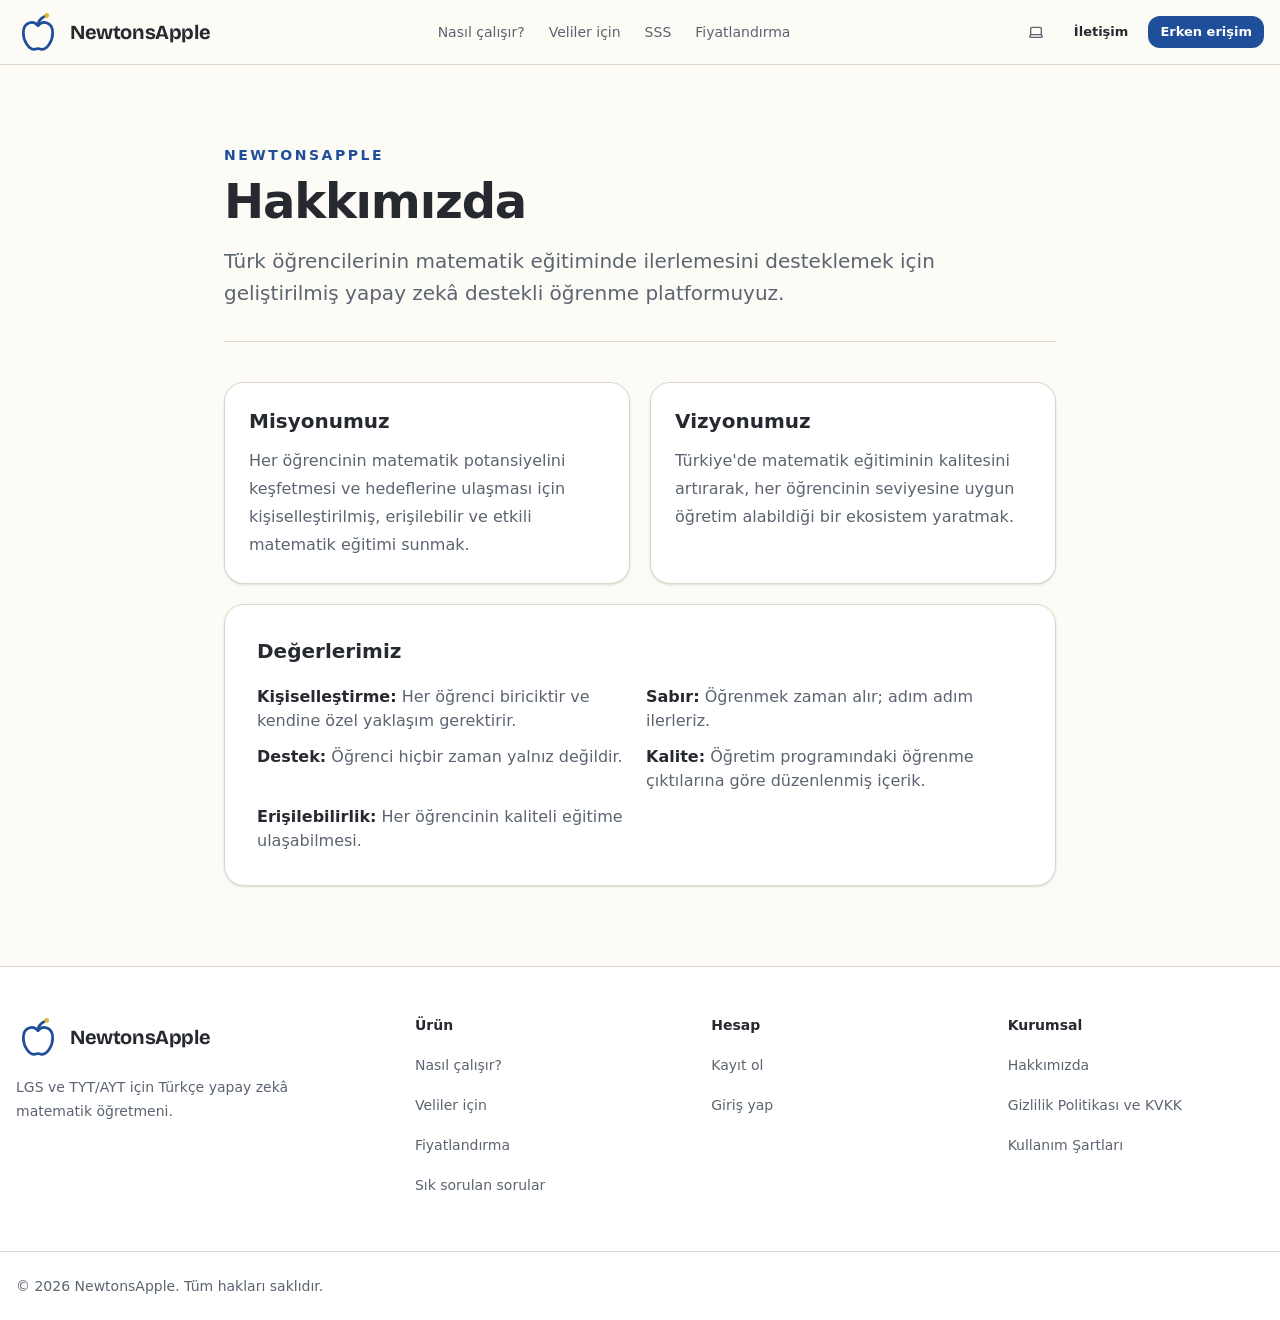
==== about/index.html @ fa439e0f "Publish static snapshot of the marketing site Co-Authored-By: Claude Opus 5.5 <noreply@anthropic.com" ====
<!DOCTYPE html><html lang="tr"><head><meta charSet="utf-8"/><meta name="viewport" content="width=device-width, initial-scale=1"/><link rel="preload" href="/_next/static/media/db22fddfbb78074e-s.p.ttf" as="font" crossorigin="" type="font/ttf"/><link rel="preload" as="image" href="/brand/newtonsapple-mark-48-light.svg"/><link rel="preload" as="image" href="/brand/newtonsapple-mark-48-dark.svg"/><link rel="stylesheet" href="/_next/static/css/81a812dd21aa880f.css" data-precedence="next"/><link rel="stylesheet" href="/_next/static/css/0d2b4f0b61526d96.css" data-precedence="next"/><link rel="preload" as="script" fetchPriority="low" href="/_next/static/chunks/webpack-728be4b7555d1451.js"/><script src="/_next/static/chunks/87c73c54-6890e5aad4d9e16a.js" async=""></script><script src="/_next/static/chunks/3812-b7c3de27d8807720.js" async=""></script><script src="/_next/static/chunks/main-app-588de1a147025524.js" async=""></script><script src="/_next/static/chunks/6888-ffbe6ac79718a079.js" async=""></script><script src="/_next/static/chunks/app/layout-44832465721d32c3.js" async=""></script><script src="/_next/static/chunks/3357-b3cbda04c069fb0e.js" async=""></script><script src="/_next/static/chunks/app/error-a186a414dda4c930.js" async=""></script><script src="/_next/static/chunks/5587-a8dc538170243aab.js" async=""></script><script src="/_next/static/chunks/7852-aa27ecd9e6927b11.js" async=""></script><script src="/_next/static/chunks/4640-d22d335fa0404708.js" async=""></script><script src="/_next/static/chunks/63-bbafee4bbda9a7f0.js" async=""></script><script src="/_next/static/chunks/8249-e69a7f897584a5b1.js" async=""></script><script src="/_next/static/chunks/6026-3a80daace09d479d.js" async=""></script><script src="/_next/static/chunks/2925-9ce377e41d64d8c5.js" async=""></script><script src="/_next/static/chunks/7967-e33d5d3a0ee5052d.js" async=""></script><script src="/_next/static/chunks/6973-62ff5f0abc1090b9.js" async=""></script><script src="/_next/static/chunks/app/(marketing)/layout-278e00ffaea057e9.js" async=""></script><script src="/_next/static/chunks/app/(marketing)/page-5c78254dd8b7958b.js" async=""></script><script src="/_next/static/chunks/app/global-error-5b9c02df2c4c7100.js" async=""></script><title>Hakkımızda | NewtonsApple</title><meta name="description" content="NewtonsApple, LGS ve TYT/AYT için Türkçe yapay zekâ matematik öğretmenidir."/><meta name="application-name" content="NewtonsApple"/><link rel="manifest" href="/site.webmanifest"/><meta name="robots" content="index, follow"/><link rel="canonical" href="https://newtonsapple.ai/about"/><meta property="og:title" content="Hakkımızda | NewtonsApple"/><meta property="og:description" content="NewtonsApple, LGS ve TYT/AYT için Türkçe yapay zekâ matematik öğretmenidir."/><meta property="og:site_name" content="NewtonsApple"/><meta property="og:locale" content="tr_TR"/><meta property="og:image" content="https://newtonsapple.ai/opengraph-image-pwu6ef.png?ca1fd759e7485d25"/><meta property="og:image:type" content="image/png"/><meta property="og:image:width" content="1200"/><meta property="og:image:height" content="630"/><meta property="og:image:alt" content="NewtonsApple: Matematiği ezberleme, adım adım anla. LGS ve TYT/AYT için yapay zekâ matematik öğretmeni."/><meta property="og:type" content="website"/><meta name="twitter:card" content="summary_large_image"/><meta name="twitter:title" content="Hakkımızda | NewtonsApple"/><meta name="twitter:description" content="NewtonsApple, LGS ve TYT/AYT için Türkçe yapay zekâ matematik öğretmenidir."/><meta name="twitter:image" content="https://newtonsapple.ai/opengraph-image-pwu6ef.png?ca1fd759e7485d25"/><meta name="twitter:image:alt" content="NewtonsApple: Matematiği ezberleme, adım adım anla. LGS ve TYT/AYT için yapay zekâ matematik öğretmeni."/><meta name="twitter:image:type" content="image/png"/><meta name="twitter:image:width" content="1200"/><meta name="twitter:image:height" content="630"/><link rel="icon" href="/favicon.svg" type="image/svg+xml"/><link rel="icon" href="/favicon.ico" sizes="any"/><link rel="apple-touch-icon" href="/apple-touch-icon.png"/><meta name="next-size-adjust" content=""/><script src="/_next/static/chunks/polyfills-42372ed130431b0a.js" noModule=""></script></head><body class="__variable_44875e __variable_e599c3 antialiased"><div hidden=""><!--$--><!--/$--></div><script>((a,b,c,d,e,f,g,h)=>{let i=document.documentElement,j=["light","dark"];function k(b){var c;(Array.isArray(a)?a:[a]).forEach(a=>{let c="class"===a,d=c&&f?e.map(a=>f[a]||a):e;c?(i.classList.remove(...d),i.classList.add(f&&f[b]?f[b]:b)):i.setAttribute(a,b)}),c=b,h&&j.includes(c)&&(i.style.colorScheme=c)}if(d)k(d);else try{let a=localStorage.getItem(b)||c,d=g&&"system"===a?window.matchMedia("(prefers-color-scheme: dark)").matches?"dark":"light":a;k(d)}catch(a){}})("class","theme","system",null,["light","dark"],null,true,true)</script><a href="#icerik" class="sr-only focus:not-sr-only focus:fixed focus:left-4 focus:top-4 focus:z-[60] focus:rounded-md focus:bg-primary focus:px-4 focus:py-3 focus:text-primary-foreground">İçeriğe geç</a><header class="sticky top-0 z-50 w-full border-b bg-background/85 backdrop-blur supports-[backdrop-filter]:bg-background/70"><div class="container mx-auto px-4 flex h-16 items-center justify-between"><a aria-label="NewtonsApple ana sayfa" class="flex h-11 items-center xl:h-10" href="/"><span class="inline-flex shrink-0 items-center gap-2.5 h-11"><span class="relative block shrink-0 size-11" aria-hidden="true"><img alt="" decoding="async" data-nimg="fill" class="object-contain dark:hidden" style="position:absolute;height:100%;width:100%;left:0;top:0;right:0;bottom:0;color:transparent" src="/brand/newtonsapple-mark-48-light.svg"/><img alt="" aria-hidden="true" decoding="async" data-nimg="fill" class="hidden object-contain dark:block" style="position:absolute;height:100%;width:100%;left:0;top:0;right:0;bottom:0;color:transparent" src="/brand/newtonsapple-mark-48-dark.svg"/></span><span class="whitespace-nowrap font-display font-bold tracking-[-0.02em] text-ink text-xl">NewtonsApple</span></span></a><nav aria-label="Ana menü" class="hidden lg:flex items-center gap-6 text-sm font-medium"><a class="text-muted-foreground transition-colors hover:text-foreground" href="/#nasil-calisir">Nasıl çalışır?</a><a class="text-muted-foreground transition-colors hover:text-foreground" href="/#veliler">Veliler için</a><a class="text-muted-foreground transition-colors hover:text-foreground" href="/#sss">SSS</a><a class="text-muted-foreground transition-colors hover:text-foreground" href="/pricing">Fiyatlandırma</a></nav><div class="flex items-center gap-2"><button data-slot="dropdown-menu-trigger" data-variant="ghost" data-size="sm" class="inline-flex shrink-0 items-center justify-center whitespace-nowrap rounded-lg font-semibold transition-[color,background-color,border-color,box-shadow,opacity] motion-reduce:transition-none disabled:pointer-events-none disabled:opacity-50 [&amp;_svg]:pointer-events-none [&amp;_svg]:shrink-0 outline-none focus-visible:ring-2 focus-visible:ring-ring focus-visible:ring-offset-2 focus-visible:ring-offset-background aria-invalid:border-warn aria-invalid:ring-2 aria-invalid:ring-warn/30 hover:bg-core-soft h-11 min-w-11 px-3 text-[13px] has-[&gt;svg]:px-2.5 xl:h-8 xl:min-w-0 [&amp;_svg:not([class*=&#x27;size-&#x27;])]:size-4 gap-2 text-ink-2 hover:text-ink" aria-label="Tema seç" title="Tema seç" type="button" id="radix-_R_t9fdb_" aria-haspopup="menu" aria-expanded="false" data-state="closed"><svg xmlns="http://www.w3.org/2000/svg" width="24" height="24" viewBox="0 0 24 24" fill="none" stroke="currentColor" stroke-width="2" stroke-linecap="round" stroke-linejoin="round" class="lucide lucide-laptop size-4 opacity-0"><path d="M20 16V7a2 2 0 0 0-2-2H6a2 2 0 0 0-2 2v9m16 0H4m16 0 1.28 2.55a1 1 0 0 1-.9 1.45H3.62a1 1 0 0 1-.9-1.45L4 16"></path></svg><span class="hidden 2xl:inline">Tema</span></button><div class="hidden lg:flex items-center gap-2"><a data-slot="button" data-variant="ghost" data-size="sm" class="inline-flex shrink-0 items-center justify-center whitespace-nowrap rounded-lg font-semibold transition-[color,background-color,border-color,box-shadow,opacity] motion-reduce:transition-none disabled:pointer-events-none disabled:opacity-50 [&amp;_svg]:pointer-events-none [&amp;_svg]:shrink-0 outline-none focus-visible:ring-2 focus-visible:ring-ring focus-visible:ring-offset-2 focus-visible:ring-offset-background aria-invalid:border-warn aria-invalid:ring-2 aria-invalid:ring-warn/30 hover:bg-core-soft hover:text-ink h-11 min-w-11 gap-1.5 px-3 text-[13px] has-[&gt;svg]:px-2.5 xl:h-8 xl:min-w-0 [&amp;_svg:not([class*=&#x27;size-&#x27;])]:size-4 text-foreground" href="mailto:info@newtonsapple.ai?subject=NewtonsApple%20erken%20eri%C5%9Fim">İletişim</a><a data-slot="button" data-variant="default" data-size="sm" class="inline-flex shrink-0 items-center justify-center whitespace-nowrap rounded-lg font-semibold transition-[color,background-color,border-color,box-shadow,opacity] motion-reduce:transition-none disabled:pointer-events-none disabled:opacity-50 [&amp;_svg]:pointer-events-none [&amp;_svg]:shrink-0 outline-none focus-visible:ring-2 focus-visible:ring-ring focus-visible:ring-offset-2 focus-visible:ring-offset-background aria-invalid:border-warn aria-invalid:ring-2 aria-invalid:ring-warn/30 bg-core text-core-ink hover:bg-core/90 h-11 min-w-11 gap-1.5 px-3 text-[13px] has-[&gt;svg]:px-2.5 xl:h-8 xl:min-w-0 [&amp;_svg:not([class*=&#x27;size-&#x27;])]:size-4" href="mailto:info@newtonsapple.ai?subject=NewtonsApple%20erken%20eri%C5%9Fim">Erken erişim</a></div><button data-slot="sheet-trigger" data-variant="ghost" data-size="icon-sm" class="inline-flex shrink-0 items-center justify-center gap-2 whitespace-nowrap rounded-lg font-semibold transition-[color,background-color,border-color,box-shadow,opacity] motion-reduce:transition-none disabled:pointer-events-none disabled:opacity-50 [&amp;_svg]:pointer-events-none [&amp;_svg]:shrink-0 outline-none focus-visible:ring-2 focus-visible:ring-ring focus-visible:ring-offset-2 focus-visible:ring-offset-background aria-invalid:border-warn aria-invalid:ring-2 aria-invalid:ring-warn/30 hover:bg-core-soft hover:text-ink size-11 text-[13px] xl:size-8 [&amp;_svg:not([class*=&#x27;size-&#x27;])]:size-4 lg:hidden" aria-label="Menüyü aç" type="button" aria-haspopup="dialog" aria-expanded="false" aria-controls="radix-_R_1t9fdb_" data-state="closed"><svg xmlns="http://www.w3.org/2000/svg" width="24" height="24" viewBox="0 0 24 24" fill="none" stroke="currentColor" stroke-width="2" stroke-linecap="round" stroke-linejoin="round" class="lucide lucide-menu h-5 w-5"><line x1="4" x2="20" y1="12" y2="12"></line><line x1="4" x2="20" y1="6" y2="6"></line><line x1="4" x2="20" y1="18" y2="18"></line></svg></button></div></div></header><div id="icerik" tabindex="-1" class="outline-none"><main class="min-h-screen bg-background py-14 text-foreground sm:py-20"><div class="mx-auto max-w-4xl px-4 sm:px-6 lg:px-8"><div class="mb-10 border-b border-border pb-8"><p class="mb-3 text-sm font-semibold uppercase tracking-[0.18em] text-primary">NewtonsApple</p><h1 class="text-3xl font-semibold tracking-tight sm:text-5xl">Hakkımızda</h1><p class="mt-5 max-w-3xl text-lg leading-8 text-muted-foreground sm:text-xl">Türk öğrencilerinin matematik eğitiminde ilerlemesini desteklemek için geliştirilmiş yapay zekâ destekli öğrenme platformuyuz.</p></div><div class="grid gap-5 sm:grid-cols-2"><section class="rounded-2xl border border-border bg-card p-6 shadow-sm"><h2 class="text-xl font-semibold">Misyonumuz</h2><p class="mt-3 leading-7 text-muted-foreground">Her öğrencinin matematik potansiyelini keşfetmesi ve hedeflerine ulaşması için kişiselleştirilmiş, erişilebilir ve etkili matematik eğitimi sunmak.</p></section><section class="rounded-2xl border border-border bg-card p-6 shadow-sm"><h2 class="text-xl font-semibold">Vizyonumuz</h2><p class="mt-3 leading-7 text-muted-foreground">Türkiye&#x27;de matematik eğitiminin kalitesini artırarak, her öğrencinin seviyesine uygun öğretim alabildiği bir ekosistem yaratmak.</p></section></div><section class="mt-5 rounded-2xl border border-border bg-card p-6 shadow-sm sm:p-8"><h2 class="text-xl font-semibold">Değerlerimiz</h2><ul class="mt-5 grid gap-3 text-muted-foreground sm:grid-cols-2"><li><strong class="text-foreground">Kişiselleştirme:</strong> Her öğrenci biriciktir ve kendine özel yaklaşım gerektirir.</li><li><strong class="text-foreground">Sabır:</strong> Öğrenmek zaman alır; adım adım ilerleriz.</li><li><strong class="text-foreground">Destek:</strong> Öğrenci hiçbir zaman yalnız değildir.</li><li><strong class="text-foreground">Kalite:</strong> Öğretim programındaki öğrenme çıktılarına göre düzenlenmiş içerik.</li><li><strong class="text-foreground">Erişilebilirlik:</strong> Her öğrencinin kaliteli eğitime ulaşabilmesi.</li></ul></section></div></main><!--$--><!--/$--></div><footer class="border-t bg-card text-card-foreground"><div class="container mx-auto grid gap-10 px-4 py-12 md:grid-cols-[1.4fr_repeat(3,1fr)]"><div class="space-y-4"><a aria-label="NewtonsApple ana sayfa" class="inline-flex h-11 items-center" href="/"><span class="inline-flex shrink-0 items-center gap-2.5 h-11"><span class="relative block shrink-0 size-11" aria-hidden="true"><img alt="" loading="lazy" decoding="async" data-nimg="fill" class="object-contain dark:hidden" style="position:absolute;height:100%;width:100%;left:0;top:0;right:0;bottom:0;color:transparent" src="/brand/newtonsapple-mark-48-light.svg"/><img alt="" aria-hidden="true" loading="lazy" decoding="async" data-nimg="fill" class="hidden object-contain dark:block" style="position:absolute;height:100%;width:100%;left:0;top:0;right:0;bottom:0;color:transparent" src="/brand/newtonsapple-mark-48-dark.svg"/></span><span class="whitespace-nowrap font-display font-bold tracking-[-0.02em] text-ink text-xl">NewtonsApple</span></span></a><p class="max-w-xs text-sm leading-6 text-muted-foreground">LGS ve TYT/AYT için Türkçe yapay zekâ matematik öğretmeni.</p></div><nav aria-label="Ürün"><h2 class="text-sm font-semibold text-foreground">Ürün</h2><ul class="mt-3 space-y-1"><li><a class="flex min-h-11 items-center text-sm text-muted-foreground transition-colors hover:text-foreground xl:min-h-9" href="/#nasil-calisir">Nasıl çalışır?</a></li><li><a class="flex min-h-11 items-center text-sm text-muted-foreground transition-colors hover:text-foreground xl:min-h-9" href="/#veliler">Veliler için</a></li><li><a class="flex min-h-11 items-center text-sm text-muted-foreground transition-colors hover:text-foreground xl:min-h-9" href="/pricing">Fiyatlandırma</a></li><li><a class="flex min-h-11 items-center text-sm text-muted-foreground transition-colors hover:text-foreground xl:min-h-9" href="/#sss">Sık sorulan sorular</a></li></ul></nav><nav aria-label="Hesap"><h2 class="text-sm font-semibold text-foreground">Hesap</h2><ul class="mt-3 space-y-1"><li><a class="flex min-h-11 items-center text-sm text-muted-foreground transition-colors hover:text-foreground xl:min-h-9" href="mailto:info@newtonsapple.ai?subject=NewtonsApple%20erken%20eri%C5%9Fim">Kayıt ol</a></li><li><a class="flex min-h-11 items-center text-sm text-muted-foreground transition-colors hover:text-foreground xl:min-h-9" href="mailto:info@newtonsapple.ai?subject=NewtonsApple%20erken%20eri%C5%9Fim">Giriş yap</a></li></ul></nav><nav aria-label="Kurumsal"><h2 class="text-sm font-semibold text-foreground">Kurumsal</h2><ul class="mt-3 space-y-1"><li><a class="flex min-h-11 items-center text-sm text-muted-foreground transition-colors hover:text-foreground xl:min-h-9" href="/about">Hakkımızda</a></li><li><a class="flex min-h-11 items-center text-sm text-muted-foreground transition-colors hover:text-foreground xl:min-h-9" href="/privacy-policy">Gizlilik Politikası ve KVKK</a></li><li><a class="flex min-h-11 items-center text-sm text-muted-foreground transition-colors hover:text-foreground xl:min-h-9" href="/terms">Kullanım Şartları</a></li></ul></nav></div><div class="border-t"><p class="container mx-auto px-4 py-6 text-sm text-muted-foreground">© <!-- -->2026<!-- --> NewtonsApple. Tüm hakları saklıdır.</p></div></footer><section aria-label="Notifications alt+T" tabindex="-1" aria-live="polite" aria-relevant="additions text" aria-atomic="false"></section><script src="/_next/static/chunks/webpack-728be4b7555d1451.js" id="_R_" async=""></script><script>(self.__next_f=self.__next_f||[]).push([0])</script><script>self.__next_f.push([1,"1:\"$Sreact.fragment\"\n2:\"static/chunks/6888-ffbe6ac79718a079.js\"\n3:\"static/chunks/app/layout-44832465721d32c3.js\"\n4:I[61594,[\"6888\",\"$2\",\"7177\",\"$3\"],\"Providers\"]\n5:I[99630,[],\"\"]\n6:\"static/chunks/3357-b3cbda04c069fb0e.js\"\n7:\"static/chunks/app/error-a186a414dda4c930.js\"\n8:I[46009,[\"3357\",\"$6\",\"8039\",\"$7\"],\"default\"]\n9:I[1380,[],\"\"]\na:I[66888,[\"6888\",\"$2\",\"7177\",\"$3\"],\"Toaster\"]\nc:\"static/chunks/5587-a8dc538170243aab.js\"\nd:\"static/chunks/7852-aa27ecd9e6927b11.js\"\ne:\"static/chunks/4640-d22d335fa0404708.js\"\nf:\"static/chunks/63-bbafee4bbda9a7f0.js\"\n10:\"static/chunks/8249-e69a7f897584a5b1.js\"\n11:\"static/chunks/6026-3a80daace09d479d.js\"\n12:\"static/chunks/2925-9ce377e41d64d8c5.js\"\n13:\"static/chunks/7967-e33d5d3a0ee5052d.js\"\n14:\"static/chunks/6973-62ff5f0abc1090b9.js\"\n15:\"static/chunks/app/(marketing)/layout-278e00ffaea057e9.js\"\n16:I[6808,[\"3357\",\"$6\",\"5587\",\"$c\",\"7852\",\"$d\",\"4640\",\"$e\",\"63\",\"$f\",\"8249\",\"$10\",\"6026\",\"$11\",\"2925\",\"$12\",\"7967\",\"$13\",\"6973\",\"$14\",\"9181\",\"$15\"],\"MarketingNav\"]\n17:\"static/chunks/app/(marketing)/page-5c78254dd8b7958b.js\"\n18:I[65587,[\"3357\",\"$6\",\"5587\",\"$c\",\"5522\",\"$17\"],\"\"]\n19:I[35604,[\"3357\",\"$6\",\"5587\",\"$c\",\"7852\",\"$d\",\"4640\",\"$e\",\"63\",\"$f\",\"8249\",\"$10\",\"6026\",\"$11\",\"2925\",\"$12\",\"7967\",\"$13\",\"6973\",\"$14\",\"9181\",\"$15\"],\"Image\"]\n23:\"ViewportBoundary\"\n24:I[30887,[],\"$23\"]\n26:\"MetadataBoundary\"\n27:I[30887,[],\"$26\"]\n28:\"$Sreact.suspense\"\n2a:\"static/chunks/app/global-error-5b9c02df2c4c7100.js\"\n2b:I[25325,[\"4219\",\"$2a\"],\"default\"]\n:HL[\"/_next/static/media/db22fddfbb78074e-s.p.ttf\",\"font\",{\"crossOrigin\":\"\",\"type\":\"font/ttf\"}]\n:HL[\"/_next/static/css/81a812dd21aa880f.css\",\"style\"]\n:HL[\"/_next/static/css/0d2b4f0b61526d96.css\",\"style\"]\n20:X\n21:[[\"children\",{\"s\":\"__PAGE__\",\"h\":512,\"d\":{\"r\":\"$L22\",\"p\":false,\"v\":null}}]]\n1e:[[\"children\",{\"s\":\"about\",\"h\":512,\"d\":{\"r\":\"$L1f\",\"p\":false,\"v\":\"$20\"},\"c\":\"$Q21\"}]]\nb:[[\"children\",{\"s\":\"(marketing)\",\"h\":512,\"d\":{\"r\":[\"$\",\"$1\",\"c\",{\"children\":[null,[[\"$\",\"a\",null,{\"href\":\"#icerik\",\"className\":\"sr-only focus:not-sr-only focus:fixed focus:left-4 focus:top-4 focus:z-[60] focus:rounded-md focus:bg-primary focus:px-4 focus:py-3 focus:text-primary-foreground\",\"children\":\"İçeriğe geç\"}],[\"$\",\"$L16\",null,{}],[\"$\",\"div\",null,{\"id\":\"icerik\",\"tabIndex\":-1,\"className\":\"outline-none\",\"children\":[\"$\",\"$L5\",null,{\"parallelRouterKey\":\"children\",\"error\":\"$undefined\",\"errorStyles\":\"$undefined\",\"errorScripts\":\"$undefined\",\"template\":[\"$\",\"$L9\",null,{}],\"templateStyles\":\"$undefined\",\"templateScripts\":\"$undefined\",\"notFound\":[[[\"$\",\"title\",null,{\"children\":\"404: This page could not be found.\"}],[\"$\",\"div\",null,{\"style\":\"$0:t:t:d:r:props:children:1:props:children:props:children:props:children:0:props:notFound:0:1:props:style\",\"children\":[\"$\",\"div\",null,{\"children\":[[\"$\",\"style\",null,{\"dangerouslySetInnerHTML\":{\"__html\":\"body{color:#000;background:#fff;margin:0}.next-error-h1{border-right:1px solid rgba(0,0,0,.3)}@media (prefers-color-scheme:dark){body{color:#fff;background:#000}.next-error-h1{border-right:1px solid rgba(255,255,255,.3)}}\"}}],[\"$\",\"h1\",null,{\"className\":\"next-error-h1\",\"style\":\"$0:t:t:d:r:props:children:1:props:children:props:children:props:children:0:props:notFound:0:1:props:children:props:children:1:props:style\",\"children\":404}],[\"$\",\"div\",null,{\"style\":\"$0:t:t:d:r:props:children:1:props:children:props:children:props:children:0:props:notFound:0:1:props:children:props:children:2:props:style\",\"children\":[\"$\",\"h2\",null,{\"style\":\"$0:t:t:d:r:props:children:1:props:children:props:children:props:children:0:props:notFound:0:1:props:children:props:children:2:props:children:props:style\",\"children\":\"This page could not be found.\"}]}]]}]}]],[]],\"forbidden\":\"$undefined\",\"unauthorized\":\"$undefined\"}]}],[\"$\",\"footer\",null,{\"className\":\"border-t bg-card text-card-foreground\",\"children\":[[\"$\",\"div\",null,{\"className\":\"container mx-auto grid gap-10 px-4 py-12 md:grid-cols-[1.4fr_repeat(3,1fr)]\",\"children\":[[\"$\",\"div\",null,{\"className\":\"space-y-4\",\"children\":[[\"$\",\"$L18\",null,{\"href\":\"/\",\"aria-label\":\"NewtonsApple ana sayfa\",\"className\":\"inline-flex h-11 items-center\",\"children\":[\"$\",\"span\",null,{\"className\":\"inline-flex shrink-0 items-center gap-2.5 h-11\",\"children\":[[\"$\",\"span\",null,{\"className\":\"relative block shrink-0 size-11\",\"aria-hidden\":true,\"children\":[[\"$\",\"$L19\",null,{\"src\":\"/brand/newtonsapple-mark-48-light.svg\",\"alt\":\"\",\"fill\":true,\"priority\":false,\"sizes\":\"48px\",\"className\":\"object-contain dark:hidden\"}],[\"$\",\"$L19\",null,{\"src\":\"/brand/newtonsapple-mark-48-dark.svg\",\"alt\":\"\",\"fill\":true,\"priority\":false,\"sizes\":\"48px\",\"className\":\"hidden object-contain dark:block\",\"aria-hidden\":\"true\"}]]}],[\"$\",\"span\",null,{\"className\":\"whitespace-nowrap font-display font-bold tracking-[-0.02em] text-ink text-xl\",\"children\":\"NewtonsApple\"}]]}]}],[\"$\",\"p\",null,{\"className\":\"max-w-xs text-sm leading-6 text-muted-foreground\",\"children\":\"LGS ve TYT/AYT için Türkçe yapay zekâ matematik öğretmeni.\"}]]}],[\"$L1a\",\"$L1b\",\"$L1c\"]]}],\"$L1d\"]}]]]}],\"p\":false,\"v\":null},\"c\":\"$Q1e\"}]]\n0:{\"P\":null,\"c\":[\"\",\"about\"],\"q\":\"\",\"i\":false,\"t\":{\"t\":{\"s\":\"\",\"h\":528,\"d\":{\"r\":[\"$\",\"$1\",\"c\",{\"children\":[[[\"$\",\"link\",\"0\",{\"rel\":\"stylesheet\",\"href\":\"/_next/static/css/81a812dd21aa880f.css\",\"precedence\":\"next\",\"crossOrigin\":\"$undefined\",\"nonce\":\"$undefined\"}],[\"$\",\"link\",\"1\",{\"rel\":\"stylesheet\",\"href\":\"/_next/static/css/0d2b4f0b61526d96.css\",\"precedence\":\"next\",\"crossOrigin\":\"$undefined\",\"nonce\":\"$undefined\"}]],[\"$\",\"html\",null,{\"lang\":\"tr\",\"suppressHydrationWarning\":true,\"children\":[\"$\",\"body\",null,{\"className\":\"__variable_44875e __variable_e599c3 antialiased\",\"children\":[\"$\",\"$L4\",null,{\"children\":[[\"$\",\"$L5\",null,{\"parallelRouterKey\":\"children\",\"error\":\"$8\",\"errorStyles\":[],\"errorScripts\":null,\"template\":[\"$\",\"$L9\",null,{}],\"templateStyles\":\"$undefined\",\"templateScripts\":\"$undefined\",\"notFound\":[[[\"$\",\"title\",null,{\"children\":\"404: This page could not be found.\"}],[\"$\",\"div\",null,{\"style\":{\"fontFamily\":\"system-ui,\\\"Segoe UI\\\",Roboto,Helvetica,Arial,sans-serif,\\\"Apple Color Emoji\\\",\\\"Segoe UI Emoji\\\"\",\"height\":\"100vh\",\"textAlign\":\"center\",\"display\":\"flex\",\"flexDirection\":\"column\",\"alignItems\":\"center\",\"justifyContent\":\"center\"},\"children\":[\"$\",\"div\",null,{\"children\":[[\"$\",\"style\",null,{\"dangerouslySetInnerHTML\":{\"__html\":\"body{color:#000;background:#fff;margin:0}.next-error-h1{border-right:1px solid rgba(0,0,0,.3)}@media (prefers-color-scheme:dark){body{color:#fff;background:#000}.next-error-h1{border-right:1px solid rgba(255,255,255,.3)}}\"}}],[\"$\",\"h1\",null,{\"className\":\"next-error-h1\",\"style\":{\"display\":\"inline-block\",\"margin\":\"0 20px 0 0\",\"padding\":\"0 23px 0 0\",\"fontSize\":24,\"fontWeight\":500,\"verticalAlign\":\"top\",\"lineHeight\":\"49px\"},\"children\":404}],[\"$\",\"div\",null,{\"style\":{\"display\":\"inline-block\"},\"children\":[\"$\",\"h2\",null,{\"style\":{\"fontSize\":14,\"fontWeight\":400,\"lineHeight\":\"49px\",\"margin\":0},\"children\":\"This page could not be found.\"}]}]]}]}]],[]],\"forbidden\":\"$undefined\",\"unauthorized\":\"$undefined\"}],[\"$\",\"$La\",null,{\"position\":\"top-right\",\"style\":{\"--normal-bg\":\"var(--board)\",\"--normal-text\":\"var(--chalk)\",\"--normal-border\":\"var(--board-2)\",\"--border-radius\":\"12px\"},\"toastOptions\":{\"duration\":4000,\"className\":\"font-sans min-h-11\"}}]]}]}]}]]}],\"p\":false,\"v\":null},\"c\":\"$Qb\"},\"h\":{\"r\":[\"$\",\"$1\",\"h\",{\"children\":[null,[\"$\",\"$L24\",null,{\"children\":\"$L25\"}],[\"$\",\"$L27\",null,{\"children\":[[\"$\",\"div\",null,{\"hidden\":true,\"children\":[\"$\",\"$28\",null,{\"name\":\"Next.Metadata\",\"children\":\"$L29\"}]}],null]}],[\"$\",\"meta\",null,{\"name\":\"next-size-adjust\",\"content\":\"\"}]]}],\"p\":false,\"v\":null}},\"m\":\"$undefined\",\"G\":[\"$2b\",[]],\"S\":true,\"r\":\"$undefined\",\"s\":\"$undefined\",\"a\":\"$undefined\",\"l\":\"$undefined\",\"p\":\"$undefined\",\"d\":\"$undefined\",\"b\":\"6sjctbEp09aJ14AYFlCVD\"}\n2c:I[30887,[],\"OutletBoundary\"]\n1a:[\"$\",\"nav\",\"Ürün\",{\"aria-label\":\"Ürün\",\"children\":[[\"$\",\"h2\",null,{\"className\":\"text-sm font-semibold text-foreground\",\"children\":\"Ürün\"}],[\"$\",\"ul\",null,{\"className\":\"mt-3 space-y-1\",\"children\":[[\"$\",\"li\",\"/#nasil-calisir\",{\"children\":[\"$\",\"$L18\",null,{\"href\":\"/#nasil-calisir\",\"className\":\"flex min-h-11 items-center text-sm text-muted-foreground transition-colors hover:text-foreground xl:min-h-9\",\"children\":\"Nasıl çalışır?\"}]}],[\"$\",\"li\",\"/#veliler\",{\"children\":[\"$\",\"$L18\",null,{\"href\":\"/#veliler\",\"className\":\"flex min-h-11 items-center text-sm text-muted-foreground transition-colors hover:text-foreground xl:min-h-9\",\"children\":\"Veliler için\"}]}],[\"$\",\"li\",\"/pricing\",{\"children\":[\"$\",\"$L18\",null,{\"href\":\"/pricing\",\"className\":\"flex min-h-11 items-center text-sm text-muted-foreground transition-colors hover:text-foreground xl:min-h-9\",\"children\":\"Fiyatlandırma\"}]}],[\"$\",\"li\",\"/#sss\",{\"children\":[\"$\",\"$L18\",null,{\"href\":\"/#sss\",\"className\":\"flex min-h-11 items-center text-sm text-muted-foreground transition-colors hover:text-foreground xl:min-h-9\",\"children\":\"Sık sorulan sorular\"}]}]]}]]}]\n1b:[\"$\",\"nav\",\"Hesap\",{\"aria-label\":\"Hesap\",\"children\":[[\"$\",\"h2\",null,{\"className\":\"text-sm font-semibold text-foreground\",\"children\":\"Hesap\"}],[\"$\",\"ul\",null,{\"className\":\"mt-3 space-y-1\",\"children\":[[\"$\",\"li\",\"/register\",{\"children\":[\"$\",\"$L18\",null,{\"href\":\"mailto:info@newtonsapple.ai?subject=NewtonsApple%20erken%20eri%C5%9Fim\",\"className\":\"flex min-h-11 items-center text-sm text-muted-foreground transition-colors hover:text-foreground xl:min-h-9\",\"children\":\"Kayıt ol\"}]}],[\"$\",\"li\",\"/login\",{\"children\":[\"$\",\"$L18\",null,{\"href\":\"mailto:info@newtonsapple.ai?subject=NewtonsApple%20erken%20eri%C5%9Fim\",\"className\":\"flex min-h-11 items-center text-sm text-muted-foreground transition-colors hover:text-foreground xl:min-h-9\",\"children\":\"Giriş yap\"}]}]]}]]}]\n1c:[\"$\",\"nav\",\"Kurumsal\",{\"aria-label\":\"Kurumsal\",\"children\":[[\"$\",\"h2\",null,{\"className\":\"text-sm font-semibold text-foreground\",\"children\":\"Kurumsal\"}],[\"$\",\"ul\",null,{\"className\":\"mt-3 space-y-1\",\"children\":[[\"$\",\"li\",\"/about\",{\"children\":[\"$\",\"$L18\",null,{\"href\":\"/about\",\"className\":\"flex min-h-11 items-center text-sm text-muted-foreground transition-colors hover:text-foreground xl:min-h-9\",\"children\":\"Hakkımızda\"}]}],[\"$\",\"li\",\"/privacy-policy\",{\"children\":[\"$\",\"$L18\",null,{\"href\":\"/privacy-policy\",\"className\":\"flex min-h-11 items-center text-sm text-muted-foreground transition-colors hover:text-foreground xl:min-h-9\",\"children\":\"Gizlilik Politikası ve KVKK\"}]}],[\"$\",\"li\",\"/terms\",{\"children\":[\"$\",\"$L18\",null,{\"href\":\"/terms\",\"className\":\"flex min-h-11 items-center text-sm text-muted-foreground transition-colors hover:text-foreground xl:min-h-9\",\"children\":\"Kullanım Şartları\"}]}]]}]]}]\n1d:[\"$\",\"div\",null,{\"className\":\"border-t\",\"children\":[\"$\",\"p\",null,{\"className\":\"container mx-auto px-4 py-6 text-sm text-muted-foreground\",\"children\":[\"© \",2026,\" NewtonsApple. Tüm hakları saklıdır.\"]}]}]\n1f:[\"$\",\"$1\",\"c\",{\"children\":[null,[\"$\",\"$L5\",null,{\"parallelRouterKey\":\"children\",\"error\":\"$undefined\",\"errorStyles\":\"$undefined\",\"errorScripts\":\"$undefined\",\"template\":[\"$\",\"$L9\",null,{}],\"templateStyles\":\"$undefined\",\"templateScripts\":\"$undefined\",\"notFound\":\"$undefined\",\"forbidden\":\"$undefined\",\"unauthorized\":\"$undefined\"}]]}]\n22:[\"$\",\"$1\",\"c\",{\"children\":[[\"$\",\"main\",null,{\"className\":\"min-h-screen bg-background py-14 text-foreground sm:py-20\",\"children\":[\"$\",\"div\",null,{\"className\":\"mx-auto max-w-4xl px-4 sm:px-6 lg:px-8\",\"children\":[[\"$\",\"div\",null,{\"className\":\"mb-10 border-b border-border pb-8\",\"children\":[[\"$\",\"p\",null,{\"className\":\"mb-3 text-sm font-semibold uppercase tracking-[0.18em] text-primary\",\"children\":\"NewtonsApple\"}],[\"$\",\"h1\",null,{\"className\":\"text-3xl font-semibold tracking-tight sm:text-5xl\",\"children\":\"Hakkımızda\"}],[\"$\",\"p\",null,{\"className\":\"mt-5 max-w-3xl text-lg leading-8 text-muted-foreground sm:text-xl\",\"children\":\"Türk öğrencilerinin matematik eğitiminde ilerlemesini desteklemek için geliştirilmiş yapay zekâ destekli öğrenme platformuyuz.\"}]]}],[\"$\",\"div\",null,{\"className\":\"grid gap-5 sm:grid-cols-2\",\"children\":[[\"$\",\"section\",null,{\"className\":\"rounded-2xl border border-border bg-card p-6 shadow-sm\",\"children\":[[\"$\",\"h2\",null,{\"className\":\"text-xl font-semibold\",\"children\":\"Misyonumuz\"}],[\"$\",\"p\",null,{\"className\":\"mt-3 leading-7 text-muted-foreground\",\"children\":\"Her öğrencinin matematik potansiyelini keşfetmesi ve hedeflerine ulaşması için kişiselleştirilmiş, erişilebilir ve etkili matematik eğitimi sunmak.\"}]]}],[\"$\",\"section\",null,{\"className\":\"rounded-2xl border border-border bg-card p-6 shadow-sm\",\"children\":[[\"$\",\"h2\",null,{\"className\":\"text-xl font-semibold\",\"children\":\"Vizyonumuz\"}],[\"$\",\"p\",null,{\"className\":\"mt-3 leading-7 text-muted-foreground\",\"children\":\"Türkiye'de matematik eğitiminin kalitesini artırarak, her öğrencinin seviyesine uygun öğretim alabildiği bir ekosistem yaratmak.\"}]]}]]}],[\"$\",\"section\",null,{\"className\":\"mt-5 rounded-2xl border border-border bg-card p-6 shadow-sm sm:p-8\",\"children\":[[\"$\",\"h2\",null,{\"className\":\"text-xl font-semibold\",\"children\":\"Değerlerimiz\"}],[\"$\",\"ul\",null,{\"className\":\"mt-5 grid gap-3 text-muted-foreground sm:grid-cols-2\",\"children\":[[\"$\",\"li\",null,{\"children\":[[\"$\",\"strong\",null,{\"className\":\"text-foreground\",\"children\":\"Kişiselleştirme:\"}],\" Her öğrenci biriciktir ve kendine özel yaklaşım gerektirir.\"]}],[\"$\",\"li\",null,{\"children\":[[\"$\",\"strong\",null,{\"className\":\"text-foreground\",\"children\":\"Sabır:\"}],\" Öğrenmek zaman alır; adım adım ilerleriz.\"]}],[\"$\",\"li\",null,{\"children\":[[\"$\",\"strong\",null,{\"className\":\"text-foreground\",\"children\":\"Destek:\"}],\" Öğrenci hiçbir zaman yalnız değildir.\"]}],[\"$\",\"li\",null,{\"children\":[[\"$\",\"strong\",null,{\"className\":\"text-foreground\",\"children\":\"Kalite:\"}],\" Öğretim programındaki öğrenme çıktılarına göre düzenlenmiş içerik.\"]}],[\"$\",\"li\",null,{\"children\":[[\"$\",\"strong\",null,{\"className\":\"text-foreground\",\"children\":\"Erişilebilirlik:\"}],\" Her öğrencinin kaliteli eğitime ulaşabilmesi.\"]}]]}]]}]]}]}],null,[\"$\",\"$L2c\",null,{\"children\":[\"$\",\"$28\",null,{\"name\":\"Next.MetadataOutlet\",\"children\":\"$@2d\"}]}]]}]\n20:C\n25:[[\"$\",\"meta\",\"0\",{\"charSet\":\"utf-8\"}],[\"$\",\"meta\",\"1\",{\"name\":\"viewport\",\"content\":\"width=device-width, initial-scale=1\"}]]\n2e:I[60214,[],\"IconMark\"]\n29:[[\"$\",\"title\",\"0\",{\"children\":\"Hakkımızda | NewtonsApple\"}],[\"$\",\"meta\",\"1\",{\"name\":\"description\",\"content\":\"NewtonsApple, LGS ve TYT/AYT için Türkçe yapay zekâ matematik öğretmenidir.\"}],[\"$\",\"meta\",\"2\",{\"name\":\"application-name\",\"content\":\"NewtonsApple\"}],[\"$\",\"link\",\"3\",{\"rel\":\"manifest\",\"href\":\"/site.webmanifest\",\"crossOrigin\":\"$undefined\"}],[\"$\",\"meta\",\"4\",{\"name\":\"robots\",\"content\":\"index, follow\"}],[\"$\",\"link\",\"5\",{\"rel\":\"canonical\",\"href\":\"https://newtonsapple.ai/about\"}],[\"$\",\"meta\",\"6\",{\"property\":\"og:title\",\"content\":\"Hakkımızda | NewtonsApple\"}],[\"$\",\"meta\",\"7\",{\"property\":\"og:description\",\"content\":\"NewtonsApple, LGS ve TYT/AYT için Türkçe yapay zekâ matematik öğretmenidir.\"}],[\"$\",\"meta\",\"8\",{\"property\":\"og:site_name\",\"content\":\"NewtonsApple\"}],[\"$\",\"meta\",\"9\",{\"property\":\"og:locale\",\"content\":\"tr_TR\"}],[\"$\",\"meta\",\"10\",{\"property\":\"og:image\",\"content\":\"https://newtonsapple.ai/opengraph-image-pwu6ef.png?ca1fd759e7485d25\"}],[\"$\",\"meta\",\"11\",{\"property\":\"og:image:type\",\"content\":\"image/png\"}],[\"$\",\"meta\",\"12\",{\"property\":\"og:image:width\",\"content\":\"1200\"}],[\"$\",\"meta\",\"13\",{\"property\":\"og:image:height\",\"content\":\"630\"}],[\"$\",\"meta\",\"14\",{\"property\":\"og:image:alt\",\"content\":\"NewtonsApple: Matematiği ezberleme, adım adım anla. LGS ve TYT/AYT için yapay zekâ matematik öğretmeni.\"}],[\"$\",\"meta\",\"15\",{\"property\":\"og:type\",\"content\":\"website\"}],[\"$\",\"meta\",\"16\",{\"name\":\"twitter:card\",\"content\":\"summary_large_image\"}],[\"$\",\"meta\",\"17\",{\"name\":\"twitter:title\",\"content\":\"Hakkımızda | NewtonsApple\"}],[\"$\",\"meta\",\"18\",{\"name\":\"twitter:description\",\"content\":\"NewtonsApple, LGS ve TYT/AYT için Türkçe yapay zekâ matematik öğretmenidir.\"}],[\"$\",\"meta\",\"19\",{\"name\":\"twitter:image\",\"content\":\"https://newtonsapple.ai/opengraph-image-pwu6ef.png?ca1fd759e7485d25\"}],[\"$\",\"meta\",\"20\",{\"name\":\"twitter:image:alt\",\"content\":\"NewtonsApple: Matematiği ezberleme, adım adım anla. LGS ve TYT/AYT için yapay zekâ matematik öğretmeni.\"}],[\"$\",\"meta\",\"21\",{\"name\":\"twitter:image:type\",\"content\":\"image/png\"}],[\"$\",\"meta\",\"22\",{\"name\":\"twitter:image:width\",\"content\":\"1200\"}],[\"$\",\"meta\",\"23\",{\"name\":\"twitter:image:height\",\"content\":\"630\"}],[\"$\",\"link\",\"24\",{\"rel\":\"icon\",\"href\":\"/favicon.svg\",\"type\":\"image/svg+xml\"}],[\"$\",\"link\",\"25\",{\"rel\":\"icon\",\"href\":\"/favicon.ico\",\"sizes\":\"any\"}],[\"$\",\"link\",\"26\",{\"rel\":\"apple-touch-icon\",\"href\":\"/apple-touch-icon.png\"}],[\"$\",\"$L2e\",\"27\",{}]]\n2d:null\n"])</script></body></html>
---- _next/static/css/81a812dd21aa880f.css ----
@font-face{font-family:figtree;src:url(/_next/static/media/db22fddfbb78074e-s.p.ttf) format("truetype");font-display:swap;font-weight:300 900}@font-face{font-family:figtree Fallback;src:local("Arial");ascent-override:95.06%;descent-override:25.02%;line-gap-override:0.00%;size-adjust:99.94%}.__className_44875e{font-family:figtree,figtree Fallback}.__variable_44875e{--font-figtree:"figtree","figtree Fallback"}@font-face{font-family:bricolage;src:url(/_next/static/media/109840673e3c4184-s.ttf) format("truetype");font-display:swap;font-weight:200 800}@font-face{font-family:bricolage Fallback;src:local("Arial");ascent-override:91.48%;descent-override:26.56%;line-gap-override:0.00%;size-adjust:101.66%}.__className_e599c3{font-family:bricolage,bricolage Fallback}.__variable_e599c3{--font-bricolage:"bricolage","bricolage Fallback"}
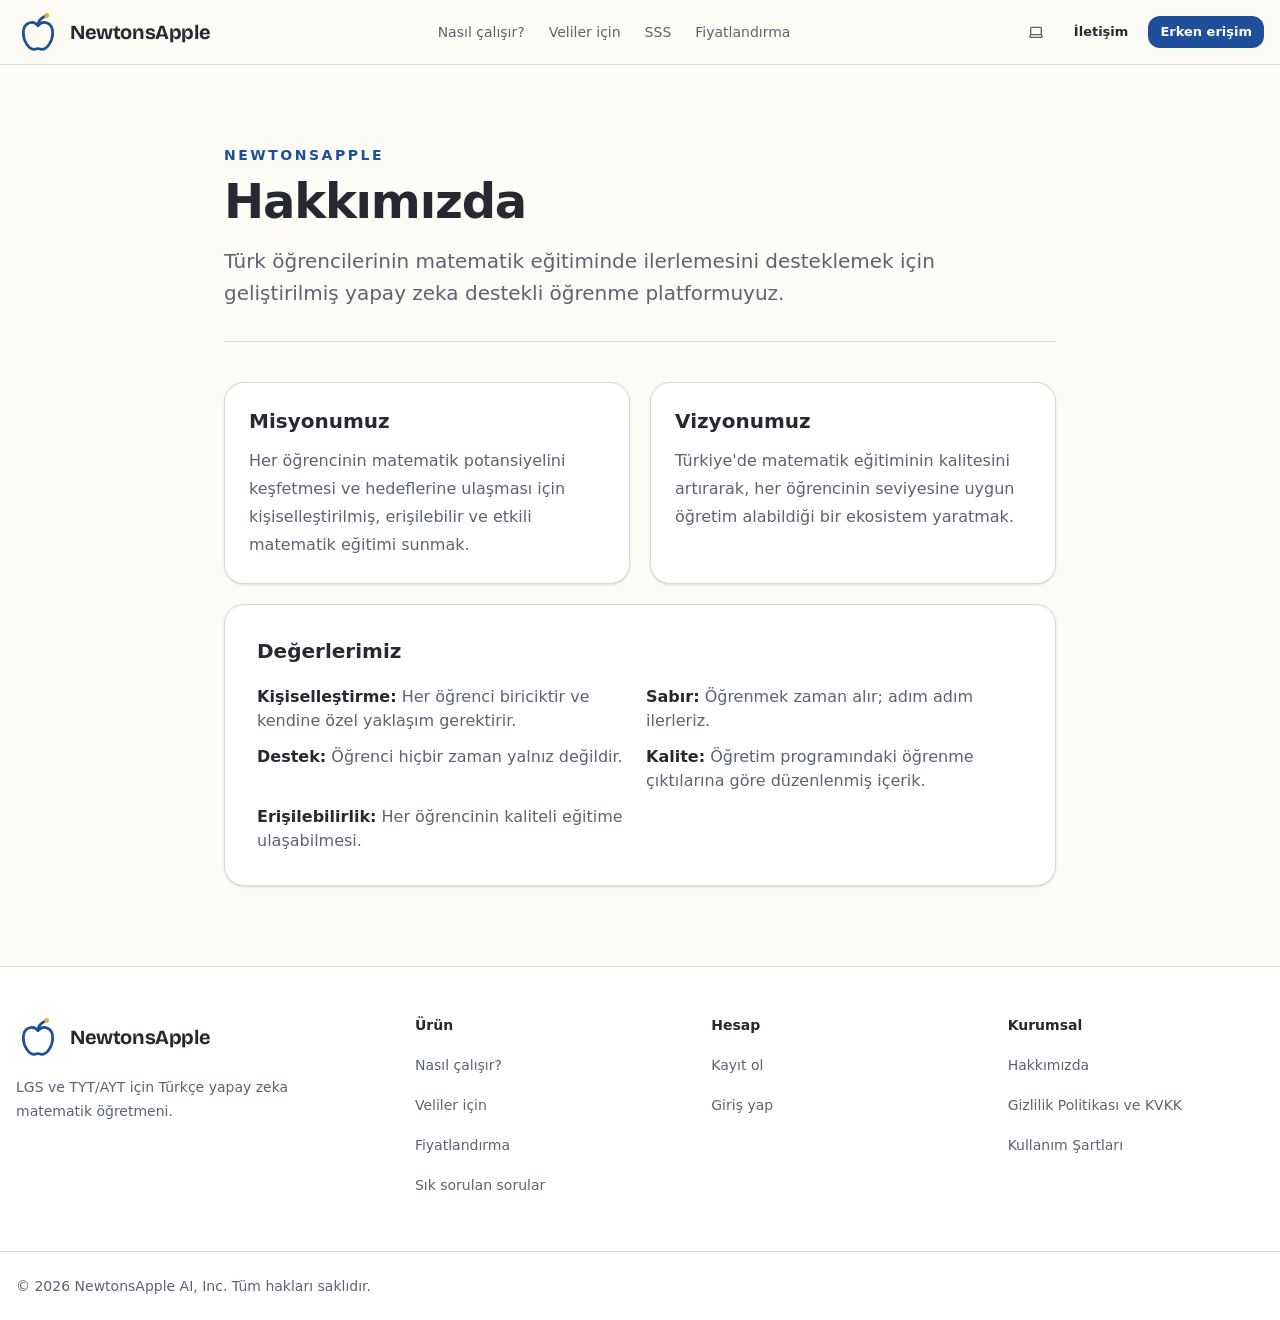
==== commit ee5fa171: "Re-export the marketing site: newtonsapple.ai contact e-mails, NewtonsApple AI, Inc. footer, no circ" ====
--- a/about/index.html
+++ b/about/index.html
@@ -1 +1 @@
-<!DOCTYPE html><html lang="tr"><head><meta charSet="utf-8"/><meta name="viewport" content="width=device-width, initial-scale=1"/><link rel="preload" href="/_next/static/media/db22fddfbb78074e-s.p.ttf" as="font" crossorigin="" type="font/ttf"/><link rel="preload" as="image" href="/brand/newtonsapple-mark-48-light.svg"/><link rel="preload" as="image" href="/brand/newtonsapple-mark-48-dark.svg"/><link rel="stylesheet" href="/_next/static/css/81a812dd21aa880f.css" data-precedence="next"/><link rel="stylesheet" href="/_next/static/css/0d2b4f0b61526d96.css" data-precedence="next"/><link rel="preload" as="script" fetchPriority="low" href="/_next/static/chunks/webpack-728be4b7555d1451.js"/><script src="/_next/static/chunks/87c73c54-6890e5aad4d9e16a.js" async=""></script><script src="/_next/static/chunks/3812-b7c3de27d8807720.js" async=""></script><script src="/_next/static/chunks/main-app-588de1a147025524.js" async=""></script><script src="/_next/static/chunks/6888-ffbe6ac79718a079.js" async=""></script><script src="/_next/static/chunks/app/layout-44832465721d32c3.js" async=""></script><script src="/_next/static/chunks/3357-b3cbda04c069fb0e.js" async=""></script><script src="/_next/static/chunks/app/error-a186a414dda4c930.js" async=""></script><script src="/_next/static/chunks/5587-a8dc538170243aab.js" async=""></script><script src="/_next/static/chunks/7852-aa27ecd9e6927b11.js" async=""></script><script src="/_next/static/chunks/4640-d22d335fa0404708.js" async=""></script><script src="/_next/static/chunks/63-bbafee4bbda9a7f0.js" async=""></script><script src="/_next/static/chunks/8249-e69a7f897584a5b1.js" async=""></script><script src="/_next/static/chunks/6026-3a80daace09d479d.js" async=""></script><script src="/_next/static/chunks/2925-9ce377e41d64d8c5.js" async=""></script><script src="/_next/static/chunks/7967-e33d5d3a0ee5052d.js" async=""></script><script src="/_next/static/chunks/6973-62ff5f0abc1090b9.js" async=""></script><script src="/_next/static/chunks/app/(marketing)/layout-278e00ffaea057e9.js" async=""></script><script src="/_next/static/chunks/app/(marketing)/page-5c78254dd8b7958b.js" async=""></script><script src="/_next/static/chunks/app/global-error-5b9c02df2c4c7100.js" async=""></script><title>Hakkımızda | NewtonsApple</title><meta name="description" content="NewtonsApple, LGS ve TYT/AYT için Türkçe yapay zekâ matematik öğretmenidir."/><meta name="application-name" content="NewtonsApple"/><link rel="manifest" href="/site.webmanifest"/><meta name="robots" content="index, follow"/><link rel="canonical" href="https://newtonsapple.ai/about"/><meta property="og:title" content="Hakkımızda | NewtonsApple"/><meta property="og:description" content="NewtonsApple, LGS ve TYT/AYT için Türkçe yapay zekâ matematik öğretmenidir."/><meta property="og:site_name" content="NewtonsApple"/><meta property="og:locale" content="tr_TR"/><meta property="og:image" content="https://newtonsapple.ai/opengraph-image-pwu6ef.png?ca1fd759e7485d25"/><meta property="og:image:type" content="image/png"/><meta property="og:image:width" content="1200"/><meta property="og:image:height" content="630"/><meta property="og:image:alt" content="NewtonsApple: Matematiği ezberleme, adım adım anla. LGS ve TYT/AYT için yapay zekâ matematik öğretmeni."/><meta property="og:type" content="website"/><meta name="twitter:card" content="summary_large_image"/><meta name="twitter:title" content="Hakkımızda | NewtonsApple"/><meta name="twitter:description" content="NewtonsApple, LGS ve TYT/AYT için Türkçe yapay zekâ matematik öğretmenidir."/><meta name="twitter:image" content="https://newtonsapple.ai/opengraph-image-pwu6ef.png?ca1fd759e7485d25"/><meta name="twitter:image:alt" content="NewtonsApple: Matematiği ezberleme, adım adım anla. LGS ve TYT/AYT için yapay zekâ matematik öğretmeni."/><meta name="twitter:image:type" content="image/png"/><meta name="twitter:image:width" content="1200"/><meta name="twitter:image:height" content="630"/><link rel="icon" href="/favicon.svg" type="image/svg+xml"/><link rel="icon" href="/favicon.ico" sizes="any"/><link rel="apple-touch-icon" href="/apple-touch-icon.png"/><meta name="next-size-adjust" content=""/><script src="/_next/static/chunks/polyfills-42372ed130431b0a.js" noModule=""></script></head><body class="__variable_44875e __variable_e599c3 antialiased"><div hidden=""><!--$--><!--/$--></div><script>((a,b,c,d,e,f,g,h)=>{let i=document.documentElement,j=["light","dark"];function k(b){var c;(Array.isArray(a)?a:[a]).forEach(a=>{let c="class"===a,d=c&&f?e.map(a=>f[a]||a):e;c?(i.classList.remove(...d),i.classList.add(f&&f[b]?f[b]:b)):i.setAttribute(a,b)}),c=b,h&&j.includes(c)&&(i.style.colorScheme=c)}if(d)k(d);else try{let a=localStorage.getItem(b)||c,d=g&&"system"===a?window.matchMedia("(prefers-color-scheme: dark)").matches?"dark":"light":a;k(d)}catch(a){}})("class","theme","system",null,["light","dark"],null,true,true)</script><a href="#icerik" class="sr-only focus:not-sr-only focus:fixed focus:left-4 focus:top-4 focus:z-[60] focus:rounded-md focus:bg-primary focus:px-4 focus:py-3 focus:text-primary-foreground">İçeriğe geç</a><header class="sticky top-0 z-50 w-full border-b bg-background/85 backdrop-blur supports-[backdrop-filter]:bg-background/70"><div class="container mx-auto px-4 flex h-16 items-center justify-between"><a aria-label="NewtonsApple ana sayfa" class="flex h-11 items-center xl:h-10" href="/"><span class="inline-flex shrink-0 items-center gap-2.5 h-11"><span class="relative block shrink-0 size-11" aria-hidden="true"><img alt="" decoding="async" data-nimg="fill" class="object-contain dark:hidden" style="position:absolute;height:100%;width:100%;left:0;top:0;right:0;bottom:0;color:transparent" src="/brand/newtonsapple-mark-48-light.svg"/><img alt="" aria-hidden="true" decoding="async" data-nimg="fill" class="hidden object-contain dark:block" style="position:absolute;height:100%;width:100%;left:0;top:0;right:0;bottom:0;color:transparent" src="/brand/newtonsapple-mark-48-dark.svg"/></span><span class="whitespace-nowrap font-display font-bold tracking-[-0.02em] text-ink text-xl">NewtonsApple</span></span></a><nav aria-label="Ana menü" class="hidden lg:flex items-center gap-6 text-sm font-medium"><a class="text-muted-foreground transition-colors hover:text-foreground" href="/#nasil-calisir">Nasıl çalışır?</a><a class="text-muted-foreground transition-colors hover:text-foreground" href="/#veliler">Veliler için</a><a class="text-muted-foreground transition-colors hover:text-foreground" href="/#sss">SSS</a><a class="text-muted-foreground transition-colors hover:text-foreground" href="/pricing">Fiyatlandırma</a></nav><div class="flex items-center gap-2"><button data-slot="dropdown-menu-trigger" data-variant="ghost" data-size="sm" class="inline-flex shrink-0 items-center justify-center whitespace-nowrap rounded-lg font-semibold transition-[color,background-color,border-color,box-shadow,opacity] motion-reduce:transition-none disabled:pointer-events-none disabled:opacity-50 [&amp;_svg]:pointer-events-none [&amp;_svg]:shrink-0 outline-none focus-visible:ring-2 focus-visible:ring-ring focus-visible:ring-offset-2 focus-visible:ring-offset-background aria-invalid:border-warn aria-invalid:ring-2 aria-invalid:ring-warn/30 hover:bg-core-soft h-11 min-w-11 px-3 text-[13px] has-[&gt;svg]:px-2.5 xl:h-8 xl:min-w-0 [&amp;_svg:not([class*=&#x27;size-&#x27;])]:size-4 gap-2 text-ink-2 hover:text-ink" aria-label="Tema seç" title="Tema seç" type="button" id="radix-_R_t9fdb_" aria-haspopup="menu" aria-expanded="false" data-state="closed"><svg xmlns="http://www.w3.org/2000/svg" width="24" height="24" viewBox="0 0 24 24" fill="none" stroke="currentColor" stroke-width="2" stroke-linecap="round" stroke-linejoin="round" class="lucide lucide-laptop size-4 opacity-0"><path d="M20 16V7a2 2 0 0 0-2-2H6a2 2 0 0 0-2 2v9m16 0H4m16 0 1.28 2.55a1 1 0 0 1-.9 1.45H3.62a1 1 0 0 1-.9-1.45L4 16"></path></svg><span class="hidden 2xl:inline">Tema</span></button><div class="hidden lg:flex items-center gap-2"><a data-slot="button" data-variant="ghost" data-size="sm" class="inline-flex shrink-0 items-center justify-center whitespace-nowrap rounded-lg font-semibold transition-[color,background-color,border-color,box-shadow,opacity] motion-reduce:transition-none disabled:pointer-events-none disabled:opacity-50 [&amp;_svg]:pointer-events-none [&amp;_svg]:shrink-0 outline-none focus-visible:ring-2 focus-visible:ring-ring focus-visible:ring-offset-2 focus-visible:ring-offset-background aria-invalid:border-warn aria-invalid:ring-2 aria-invalid:ring-warn/30 hover:bg-core-soft hover:text-ink h-11 min-w-11 gap-1.5 px-3 text-[13px] has-[&gt;svg]:px-2.5 xl:h-8 xl:min-w-0 [&amp;_svg:not([class*=&#x27;size-&#x27;])]:size-4 text-foreground" href="mailto:info@newtonsapple.ai?subject=NewtonsApple%20erken%20eri%C5%9Fim">İletişim</a><a data-slot="button" data-variant="default" data-size="sm" class="inline-flex shrink-0 items-center justify-center whitespace-nowrap rounded-lg font-semibold transition-[color,background-color,border-color,box-shadow,opacity] motion-reduce:transition-none disabled:pointer-events-none disabled:opacity-50 [&amp;_svg]:pointer-events-none [&amp;_svg]:shrink-0 outline-none focus-visible:ring-2 focus-visible:ring-ring focus-visible:ring-offset-2 focus-visible:ring-offset-background aria-invalid:border-warn aria-invalid:ring-2 aria-invalid:ring-warn/30 bg-core text-core-ink hover:bg-core/90 h-11 min-w-11 gap-1.5 px-3 text-[13px] has-[&gt;svg]:px-2.5 xl:h-8 xl:min-w-0 [&amp;_svg:not([class*=&#x27;size-&#x27;])]:size-4" href="mailto:info@newtonsapple.ai?subject=NewtonsApple%20erken%20eri%C5%9Fim">Erken erişim</a></div><button data-slot="sheet-trigger" data-variant="ghost" data-size="icon-sm" class="inline-flex shrink-0 items-center justify-center gap-2 whitespace-nowrap rounded-lg font-semibold transition-[color,background-color,border-color,box-shadow,opacity] motion-reduce:transition-none disabled:pointer-events-none disabled:opacity-50 [&amp;_svg]:pointer-events-none [&amp;_svg]:shrink-0 outline-none focus-visible:ring-2 focus-visible:ring-ring focus-visible:ring-offset-2 focus-visible:ring-offset-background aria-invalid:border-warn aria-invalid:ring-2 aria-invalid:ring-warn/30 hover:bg-core-soft hover:text-ink size-11 text-[13px] xl:size-8 [&amp;_svg:not([class*=&#x27;size-&#x27;])]:size-4 lg:hidden" aria-label="Menüyü aç" type="button" aria-haspopup="dialog" aria-expanded="false" aria-controls="radix-_R_1t9fdb_" data-state="closed"><svg xmlns="http://www.w3.org/2000/svg" width="24" height="24" viewBox="0 0 24 24" fill="none" stroke="currentColor" stroke-width="2" stroke-linecap="round" stroke-linejoin="round" class="lucide lucide-menu h-5 w-5"><line x1="4" x2="20" y1="12" y2="12"></line><line x1="4" x2="20" y1="6" y2="6"></line><line x1="4" x2="20" y1="18" y2="18"></line></svg></button></div></div></header><div id="icerik" tabindex="-1" class="outline-none"><main class="min-h-screen bg-background py-14 text-foreground sm:py-20"><div class="mx-auto max-w-4xl px-4 sm:px-6 lg:px-8"><div class="mb-10 border-b border-border pb-8"><p class="mb-3 text-sm font-semibold uppercase tracking-[0.18em] text-primary">NewtonsApple</p><h1 class="text-3xl font-semibold tracking-tight sm:text-5xl">Hakkımızda</h1><p class="mt-5 max-w-3xl text-lg leading-8 text-muted-foreground sm:text-xl">Türk öğrencilerinin matematik eğitiminde ilerlemesini desteklemek için geliştirilmiş yapay zekâ destekli öğrenme platformuyuz.</p></div><div class="grid gap-5 sm:grid-cols-2"><section class="rounded-2xl border border-border bg-card p-6 shadow-sm"><h2 class="text-xl font-semibold">Misyonumuz</h2><p class="mt-3 leading-7 text-muted-foreground">Her öğrencinin matematik potansiyelini keşfetmesi ve hedeflerine ulaşması için kişiselleştirilmiş, erişilebilir ve etkili matematik eğitimi sunmak.</p></section><section class="rounded-2xl border border-border bg-card p-6 shadow-sm"><h2 class="text-xl font-semibold">Vizyonumuz</h2><p class="mt-3 leading-7 text-muted-foreground">Türkiye&#x27;de matematik eğitiminin kalitesini artırarak, her öğrencinin seviyesine uygun öğretim alabildiği bir ekosistem yaratmak.</p></section></div><section class="mt-5 rounded-2xl border border-border bg-card p-6 shadow-sm sm:p-8"><h2 class="text-xl font-semibold">Değerlerimiz</h2><ul class="mt-5 grid gap-3 text-muted-foreground sm:grid-cols-2"><li><strong class="text-foreground">Kişiselleştirme:</strong> Her öğrenci biriciktir ve kendine özel yaklaşım gerektirir.</li><li><strong class="text-foreground">Sabır:</strong> Öğrenmek zaman alır; adım adım ilerleriz.</li><li><strong class="text-foreground">Destek:</strong> Öğrenci hiçbir zaman yalnız değildir.</li><li><strong class="text-foreground">Kalite:</strong> Öğretim programındaki öğrenme çıktılarına göre düzenlenmiş içerik.</li><li><strong class="text-foreground">Erişilebilirlik:</strong> Her öğrencinin kaliteli eğitime ulaşabilmesi.</li></ul></section></div></main><!--$--><!--/$--></div><footer class="border-t bg-card text-card-foreground"><div class="container mx-auto grid gap-10 px-4 py-12 md:grid-cols-[1.4fr_repeat(3,1fr)]"><div class="space-y-4"><a aria-label="NewtonsApple ana sayfa" class="inline-flex h-11 items-center" href="/"><span class="inline-flex shrink-0 items-center gap-2.5 h-11"><span class="relative block shrink-0 size-11" aria-hidden="true"><img alt="" loading="lazy" decoding="async" data-nimg="fill" class="object-contain dark:hidden" style="position:absolute;height:100%;width:100%;left:0;top:0;right:0;bottom:0;color:transparent" src="/brand/newtonsapple-mark-48-light.svg"/><img alt="" aria-hidden="true" loading="lazy" decoding="async" data-nimg="fill" class="hidden object-contain dark:block" style="position:absolute;height:100%;width:100%;left:0;top:0;right:0;bottom:0;color:transparent" src="/brand/newtonsapple-mark-48-dark.svg"/></span><span class="whitespace-nowrap font-display font-bold tracking-[-0.02em] text-ink text-xl">NewtonsApple</span></span></a><p class="max-w-xs text-sm leading-6 text-muted-foreground">LGS ve TYT/AYT için Türkçe yapay zekâ matematik öğretmeni.</p></div><nav aria-label="Ürün"><h2 class="text-sm font-semibold text-foreground">Ürün</h2><ul class="mt-3 space-y-1"><li><a class="flex min-h-11 items-center text-sm text-muted-foreground transition-colors hover:text-foreground xl:min-h-9" href="/#nasil-calisir">Nasıl çalışır?</a></li><li><a class="flex min-h-11 items-center text-sm text-muted-foreground transition-colors hover:text-foreground xl:min-h-9" href="/#veliler">Veliler için</a></li><li><a class="flex min-h-11 items-center text-sm text-muted-foreground transition-colors hover:text-foreground xl:min-h-9" href="/pricing">Fiyatlandırma</a></li><li><a class="flex min-h-11 items-center text-sm text-muted-foreground transition-colors hover:text-foreground xl:min-h-9" href="/#sss">Sık sorulan sorular</a></li></ul></nav><nav aria-label="Hesap"><h2 class="text-sm font-semibold text-foreground">Hesap</h2><ul class="mt-3 space-y-1"><li><a class="flex min-h-11 items-center text-sm text-muted-foreground transition-colors hover:text-foreground xl:min-h-9" href="mailto:info@newtonsapple.ai?subject=NewtonsApple%20erken%20eri%C5%9Fim">Kayıt ol</a></li><li><a class="flex min-h-11 items-center text-sm text-muted-foreground transition-colors hover:text-foreground xl:min-h-9" href="mailto:info@newtonsapple.ai?subject=NewtonsApple%20erken%20eri%C5%9Fim">Giriş yap</a></li></ul></nav><nav aria-label="Kurumsal"><h2 class="text-sm font-semibold text-foreground">Kurumsal</h2><ul class="mt-3 space-y-1"><li><a class="flex min-h-11 items-center text-sm text-muted-foreground transition-colors hover:text-foreground xl:min-h-9" href="/about">Hakkımızda</a></li><li><a class="flex min-h-11 items-center text-sm text-muted-foreground transition-colors hover:text-foreground xl:min-h-9" href="/privacy-policy">Gizlilik Politikası ve KVKK</a></li><li><a class="flex min-h-11 items-center text-sm text-muted-foreground transition-colors hover:text-foreground xl:min-h-9" href="/terms">Kullanım Şartları</a></li></ul></nav></div><div class="border-t"><p class="container mx-auto px-4 py-6 text-sm text-muted-foreground">© <!-- -->2026<!-- --> NewtonsApple. Tüm hakları saklıdır.</p></div></footer><section aria-label="Notifications alt+T" tabindex="-1" aria-live="polite" aria-relevant="additions text" aria-atomic="false"></section><script src="/_next/static/chunks/webpack-728be4b7555d1451.js" id="_R_" async=""></script><script>(self.__next_f=self.__next_f||[]).push([0])</script><script>self.__next_f.push([1,"1:\"$Sreact.fragment\"\n2:\"static/chunks/6888-ffbe6ac79718a079.js\"\n3:\"static/chunks/app/layout-44832465721d32c3.js\"\n4:I[61594,[\"6888\",\"$2\",\"7177\",\"$3\"],\"Providers\"]\n5:I[99630,[],\"\"]\n6:\"static/chunks/3357-b3cbda04c069fb0e.js\"\n7:\"static/chunks/app/error-a186a414dda4c930.js\"\n8:I[46009,[\"3357\",\"$6\",\"8039\",\"$7\"],\"default\"]\n9:I[1380,[],\"\"]\na:I[66888,[\"6888\",\"$2\",\"7177\",\"$3\"],\"Toaster\"]\nc:\"static/chunks/5587-a8dc538170243aab.js\"\nd:\"static/chunks/7852-aa27ecd9e6927b11.js\"\ne:\"static/chunks/4640-d22d335fa0404708.js\"\nf:\"static/chunks/63-bbafee4bbda9a7f0.js\"\n10:\"static/chunks/8249-e69a7f897584a5b1.js\"\n11:\"static/chunks/6026-3a80daace09d479d.js\"\n12:\"static/chunks/2925-9ce377e41d64d8c5.js\"\n13:\"static/chunks/7967-e33d5d3a0ee5052d.js\"\n14:\"static/chunks/6973-62ff5f0abc1090b9.js\"\n15:\"static/chunks/app/(marketing)/layout-278e00ffaea057e9.js\"\n16:I[6808,[\"3357\",\"$6\",\"5587\",\"$c\",\"7852\",\"$d\",\"4640\",\"$e\",\"63\",\"$f\",\"8249\",\"$10\",\"6026\",\"$11\",\"2925\",\"$12\",\"7967\",\"$13\",\"6973\",\"$14\",\"9181\",\"$15\"],\"MarketingNav\"]\n17:\"static/chunks/app/(marketing)/page-5c78254dd8b7958b.js\"\n18:I[65587,[\"3357\",\"$6\",\"5587\",\"$c\",\"5522\",\"$17\"],\"\"]\n19:I[35604,[\"3357\",\"$6\",\"5587\",\"$c\",\"7852\",\"$d\",\"4640\",\"$e\",\"63\",\"$f\",\"8249\",\"$10\",\"6026\",\"$11\",\"2925\",\"$12\",\"7967\",\"$13\",\"6973\",\"$14\",\"9181\",\"$15\"],\"Image\"]\n23:\"ViewportBoundary\"\n24:I[30887,[],\"$23\"]\n26:\"MetadataBoundary\"\n27:I[30887,[],\"$26\"]\n28:\"$Sreact.suspense\"\n2a:\"static/chunks/app/global-error-5b9c02df2c4c7100.js\"\n2b:I[25325,[\"4219\",\"$2a\"],\"default\"]\n:HL[\"/_next/static/media/db22fddfbb78074e-s.p.ttf\",\"font\",{\"crossOrigin\":\"\",\"type\":\"font/ttf\"}]\n:HL[\"/_next/static/css/81a812dd21aa880f.css\",\"style\"]\n:HL[\"/_next/static/css/0d2b4f0b61526d96.css\",\"style\"]\n20:X\n21:[[\"children\",{\"s\":\"__PAGE__\",\"h\":512,\"d\":{\"r\":\"$L22\",\"p\":false,\"v\":null}}]]\n1e:[[\"children\",{\"s\":\"about\",\"h\":512,\"d\":{\"r\":\"$L1f\",\"p\":false,\"v\":\"$20\"},\"c\":\"$Q21\"}]]\nb:[[\"children\",{\"s\":\"(marketing)\",\"h\":512,\"d\":{\"r\":[\"$\",\"$1\",\"c\",{\"children\":[null,[[\"$\",\"a\",null,{\"href\":\"#icerik\",\"className\":\"sr-only focus:not-sr-only focus:fixed focus:left-4 focus:top-4 focus:z-[60] focus:rounded-md focus:bg-primary focus:px-4 focus:py-3 focus:text-primary-foreground\",\"children\":\"İçeriğe geç\"}],[\"$\",\"$L16\",null,{}],[\"$\",\"div\",null,{\"id\":\"icerik\",\"tabIndex\":-1,\"className\":\"outline-none\",\"children\":[\"$\",\"$L5\",null,{\"parallelRouterKey\":\"children\",\"error\":\"$undefined\",\"errorStyles\":\"$undefined\",\"errorScripts\":\"$undefined\",\"template\":[\"$\",\"$L9\",null,{}],\"templateStyles\":\"$undefined\",\"templateScripts\":\"$undefined\",\"notFound\":[[[\"$\",\"title\",null,{\"children\":\"404: This page could not be found.\"}],[\"$\",\"div\",null,{\"style\":\"$0:t:t:d:r:props:children:1:props:children:props:children:props:children:0:props:notFound:0:1:props:style\",\"children\":[\"$\",\"div\",null,{\"children\":[[\"$\",\"style\",null,{\"dangerouslySetInnerHTML\":{\"__html\":\"body{color:#000;background:#fff;margin:0}.next-error-h1{border-right:1px solid rgba(0,0,0,.3)}@media (prefers-color-scheme:dark){body{color:#fff;background:#000}.next-error-h1{border-right:1px solid rgba(255,255,255,.3)}}\"}}],[\"$\",\"h1\",null,{\"className\":\"next-error-h1\",\"style\":\"$0:t:t:d:r:props:children:1:props:children:props:children:props:children:0:props:notFound:0:1:props:children:props:children:1:props:style\",\"children\":404}],[\"$\",\"div\",null,{\"style\":\"$0:t:t:d:r:props:children:1:props:children:props:children:props:children:0:props:notFound:0:1:props:children:props:children:2:props:style\",\"children\":[\"$\",\"h2\",null,{\"style\":\"$0:t:t:d:r:props:children:1:props:children:props:children:props:children:0:props:notFound:0:1:props:children:props:children:2:props:children:props:style\",\"children\":\"This page could not be found.\"}]}]]}]}]],[]],\"forbidden\":\"$undefined\",\"unauthorized\":\"$undefined\"}]}],[\"$\",\"footer\",null,{\"className\":\"border-t bg-card text-card-foreground\",\"children\":[[\"$\",\"div\",null,{\"className\":\"container mx-auto grid gap-10 px-4 py-12 md:grid-cols-[1.4fr_repeat(3,1fr)]\",\"children\":[[\"$\",\"div\",null,{\"className\":\"space-y-4\",\"children\":[[\"$\",\"$L18\",null,{\"href\":\"/\",\"aria-label\":\"NewtonsApple ana sayfa\",\"className\":\"inline-flex h-11 items-center\",\"children\":[\"$\",\"span\",null,{\"className\":\"inline-flex shrink-0 items-center gap-2.5 h-11\",\"children\":[[\"$\",\"span\",null,{\"className\":\"relative block shrink-0 size-11\",\"aria-hidden\":true,\"children\":[[\"$\",\"$L19\",null,{\"src\":\"/brand/newtonsapple-mark-48-light.svg\",\"alt\":\"\",\"fill\":true,\"priority\":false,\"sizes\":\"48px\",\"className\":\"object-contain dark:hidden\"}],[\"$\",\"$L19\",null,{\"src\":\"/brand/newtonsapple-mark-48-dark.svg\",\"alt\":\"\",\"fill\":true,\"priority\":false,\"sizes\":\"48px\",\"className\":\"hidden object-contain dark:block\",\"aria-hidden\":\"true\"}]]}],[\"$\",\"span\",null,{\"className\":\"whitespace-nowrap font-display font-bold tracking-[-0.02em] text-ink text-xl\",\"children\":\"NewtonsApple\"}]]}]}],[\"$\",\"p\",null,{\"className\":\"max-w-xs text-sm leading-6 text-muted-foreground\",\"children\":\"LGS ve TYT/AYT için Türkçe yapay zekâ matematik öğretmeni.\"}]]}],[\"$L1a\",\"$L1b\",\"$L1c\"]]}],\"$L1d\"]}]]]}],\"p\":false,\"v\":null},\"c\":\"$Q1e\"}]]\n0:{\"P\":null,\"c\":[\"\",\"about\"],\"q\":\"\",\"i\":false,\"t\":{\"t\":{\"s\":\"\",\"h\":528,\"d\":{\"r\":[\"$\",\"$1\",\"c\",{\"children\":[[[\"$\",\"link\",\"0\",{\"rel\":\"stylesheet\",\"href\":\"/_next/static/css/81a812dd21aa880f.css\",\"precedence\":\"next\",\"crossOrigin\":\"$undefined\",\"nonce\":\"$undefined\"}],[\"$\",\"link\",\"1\",{\"rel\":\"stylesheet\",\"href\":\"/_next/static/css/0d2b4f0b61526d96.css\",\"precedence\":\"next\",\"crossOrigin\":\"$undefined\",\"nonce\":\"$undefined\"}]],[\"$\",\"html\",null,{\"lang\":\"tr\",\"suppressHydrationWarning\":true,\"children\":[\"$\",\"body\",null,{\"className\":\"__variable_44875e __variable_e599c3 antialiased\",\"children\":[\"$\",\"$L4\",null,{\"children\":[[\"$\",\"$L5\",null,{\"parallelRouterKey\":\"children\",\"error\":\"$8\",\"errorStyles\":[],\"errorScripts\":null,\"template\":[\"$\",\"$L9\",null,{}],\"templateStyles\":\"$undefined\",\"templateScripts\":\"$undefined\",\"notFound\":[[[\"$\",\"title\",null,{\"children\":\"404: This page could not be found.\"}],[\"$\",\"div\",null,{\"style\":{\"fontFamily\":\"system-ui,\\\"Segoe UI\\\",Roboto,Helvetica,Arial,sans-serif,\\\"Apple Color Emoji\\\",\\\"Segoe UI Emoji\\\"\",\"height\":\"100vh\",\"textAlign\":\"center\",\"display\":\"flex\",\"flexDirection\":\"column\",\"alignItems\":\"center\",\"justifyContent\":\"center\"},\"children\":[\"$\",\"div\",null,{\"children\":[[\"$\",\"style\",null,{\"dangerouslySetInnerHTML\":{\"__html\":\"body{color:#000;background:#fff;margin:0}.next-error-h1{border-right:1px solid rgba(0,0,0,.3)}@media (prefers-color-scheme:dark){body{color:#fff;background:#000}.next-error-h1{border-right:1px solid rgba(255,255,255,.3)}}\"}}],[\"$\",\"h1\",null,{\"className\":\"next-error-h1\",\"style\":{\"display\":\"inline-block\",\"margin\":\"0 20px 0 0\",\"padding\":\"0 23px 0 0\",\"fontSize\":24,\"fontWeight\":500,\"verticalAlign\":\"top\",\"lineHeight\":\"49px\"},\"children\":404}],[\"$\",\"div\",null,{\"style\":{\"display\":\"inline-block\"},\"children\":[\"$\",\"h2\",null,{\"style\":{\"fontSize\":14,\"fontWeight\":400,\"lineHeight\":\"49px\",\"margin\":0},\"children\":\"This page could not be found.\"}]}]]}]}]],[]],\"forbidden\":\"$undefined\",\"unauthorized\":\"$undefined\"}],[\"$\",\"$La\",null,{\"position\":\"top-right\",\"style\":{\"--normal-bg\":\"var(--board)\",\"--normal-text\":\"var(--chalk)\",\"--normal-border\":\"var(--board-2)\",\"--border-radius\":\"12px\"},\"toastOptions\":{\"duration\":4000,\"className\":\"font-sans min-h-11\"}}]]}]}]}]]}],\"p\":false,\"v\":null},\"c\":\"$Qb\"},\"h\":{\"r\":[\"$\",\"$1\",\"h\",{\"children\":[null,[\"$\",\"$L24\",null,{\"children\":\"$L25\"}],[\"$\",\"$L27\",null,{\"children\":[[\"$\",\"div\",null,{\"hidden\":true,\"children\":[\"$\",\"$28\",null,{\"name\":\"Next.Metadata\",\"children\":\"$L29\"}]}],null]}],[\"$\",\"meta\",null,{\"name\":\"next-size-adjust\",\"content\":\"\"}]]}],\"p\":false,\"v\":null}},\"m\":\"$undefined\",\"G\":[\"$2b\",[]],\"S\":true,\"r\":\"$undefined\",\"s\":\"$undefined\",\"a\":\"$undefined\",\"l\":\"$undefined\",\"p\":\"$undefined\",\"d\":\"$undefined\",\"b\":\"6sjctbEp09aJ14AYFlCVD\"}\n2c:I[30887,[],\"OutletBoundary\"]\n1a:[\"$\",\"nav\",\"Ürün\",{\"aria-label\":\"Ürün\",\"children\":[[\"$\",\"h2\",null,{\"className\":\"text-sm font-semibold text-foreground\",\"children\":\"Ürün\"}],[\"$\",\"ul\",null,{\"className\":\"mt-3 space-y-1\",\"children\":[[\"$\",\"li\",\"/#nasil-calisir\",{\"children\":[\"$\",\"$L18\",null,{\"href\":\"/#nasil-calisir\",\"className\":\"flex min-h-11 items-center text-sm text-muted-foreground transition-colors hover:text-foreground xl:min-h-9\",\"children\":\"Nasıl çalışır?\"}]}],[\"$\",\"li\",\"/#veliler\",{\"children\":[\"$\",\"$L18\",null,{\"href\":\"/#veliler\",\"className\":\"flex min-h-11 items-center text-sm text-muted-foreground transition-colors hover:text-foreground xl:min-h-9\",\"children\":\"Veliler için\"}]}],[\"$\",\"li\",\"/pricing\",{\"children\":[\"$\",\"$L18\",null,{\"href\":\"/pricing\",\"className\":\"flex min-h-11 items-center text-sm text-muted-foreground transition-colors hover:text-foreground xl:min-h-9\",\"children\":\"Fiyatlandırma\"}]}],[\"$\",\"li\",\"/#sss\",{\"children\":[\"$\",\"$L18\",null,{\"href\":\"/#sss\",\"className\":\"flex min-h-11 items-center text-sm text-muted-foreground transition-colors hover:text-foreground xl:min-h-9\",\"children\":\"Sık sorulan sorular\"}]}]]}]]}]\n1b:[\"$\",\"nav\",\"Hesap\",{\"aria-label\":\"Hesap\",\"children\":[[\"$\",\"h2\",null,{\"className\":\"text-sm font-semibold text-foreground\",\"children\":\"Hesap\"}],[\"$\",\"ul\",null,{\"className\":\"mt-3 space-y-1\",\"children\":[[\"$\",\"li\",\"/register\",{\"children\":[\"$\",\"$L18\",null,{\"href\":\"mailto:info@newtonsapple.ai?subject=NewtonsApple%20erken%20eri%C5%9Fim\",\"className\":\"flex min-h-11 items-center text-sm text-muted-foreground transition-colors hover:text-foreground xl:min-h-9\",\"children\":\"Kayıt ol\"}]}],[\"$\",\"li\",\"/login\",{\"children\":[\"$\",\"$L18\",null,{\"href\":\"mailto:info@newtonsapple.ai?subject=NewtonsApple%20erken%20eri%C5%9Fim\",\"className\":\"flex min-h-11 items-center text-sm text-muted-foreground transition-colors hover:text-foreground xl:min-h-9\",\"children\":\"Giriş yap\"}]}]]}]]}]\n1c:[\"$\",\"nav\",\"Kurumsal\",{\"aria-label\":\"Kurumsal\",\"children\":[[\"$\",\"h2\",null,{\"className\":\"text-sm font-semibold text-foreground\",\"children\":\"Kurumsal\"}],[\"$\",\"ul\",null,{\"className\":\"mt-3 space-y-1\",\"children\":[[\"$\",\"li\",\"/about\",{\"children\":[\"$\",\"$L18\",null,{\"href\":\"/about\",\"className\":\"flex min-h-11 items-center text-sm text-muted-foreground transition-colors hover:text-foreground xl:min-h-9\",\"children\":\"Hakkımızda\"}]}],[\"$\",\"li\",\"/privacy-policy\",{\"children\":[\"$\",\"$L18\",null,{\"href\":\"/privacy-policy\",\"className\":\"flex min-h-11 items-center text-sm text-muted-foreground transition-colors hover:text-foreground xl:min-h-9\",\"children\":\"Gizlilik Politikası ve KVKK\"}]}],[\"$\",\"li\",\"/terms\",{\"children\":[\"$\",\"$L18\",null,{\"href\":\"/terms\",\"className\":\"flex min-h-11 items-center text-sm text-muted-foreground transition-colors hover:text-foreground xl:min-h-9\",\"children\":\"Kullanım Şartları\"}]}]]}]]}]\n1d:[\"$\",\"div\",null,{\"className\":\"border-t\",\"children\":[\"$\",\"p\",null,{\"className\":\"container mx-auto px-4 py-6 text-sm text-muted-foreground\",\"children\":[\"© \",2026,\" NewtonsApple. Tüm hakları saklıdır.\"]}]}]\n1f:[\"$\",\"$1\",\"c\",{\"children\":[null,[\"$\",\"$L5\",null,{\"parallelRouterKey\":\"children\",\"error\":\"$undefined\",\"errorStyles\":\"$undefined\",\"errorScripts\":\"$undefined\",\"template\":[\"$\",\"$L9\",null,{}],\"templateStyles\":\"$undefined\",\"templateScripts\":\"$undefined\",\"notFound\":\"$undefined\",\"forbidden\":\"$undefined\",\"unauthorized\":\"$undefined\"}]]}]\n22:[\"$\",\"$1\",\"c\",{\"children\":[[\"$\",\"main\",null,{\"className\":\"min-h-screen bg-background py-14 text-foreground sm:py-20\",\"children\":[\"$\",\"div\",null,{\"className\":\"mx-auto max-w-4xl px-4 sm:px-6 lg:px-8\",\"children\":[[\"$\",\"div\",null,{\"className\":\"mb-10 border-b border-border pb-8\",\"children\":[[\"$\",\"p\",null,{\"className\":\"mb-3 text-sm font-semibold uppercase tracking-[0.18em] text-primary\",\"children\":\"NewtonsApple\"}],[\"$\",\"h1\",null,{\"className\":\"text-3xl font-semibold tracking-tight sm:text-5xl\",\"children\":\"Hakkımızda\"}],[\"$\",\"p\",null,{\"className\":\"mt-5 max-w-3xl text-lg leading-8 text-muted-foreground sm:text-xl\",\"children\":\"Türk öğrencilerinin matematik eğitiminde ilerlemesini desteklemek için geliştirilmiş yapay zekâ destekli öğrenme platformuyuz.\"}]]}],[\"$\",\"div\",null,{\"className\":\"grid gap-5 sm:grid-cols-2\",\"children\":[[\"$\",\"section\",null,{\"className\":\"rounded-2xl border border-border bg-card p-6 shadow-sm\",\"children\":[[\"$\",\"h2\",null,{\"className\":\"text-xl font-semibold\",\"children\":\"Misyonumuz\"}],[\"$\",\"p\",null,{\"className\":\"mt-3 leading-7 text-muted-foreground\",\"children\":\"Her öğrencinin matematik potansiyelini keşfetmesi ve hedeflerine ulaşması için kişiselleştirilmiş, erişilebilir ve etkili matematik eğitimi sunmak.\"}]]}],[\"$\",\"section\",null,{\"className\":\"rounded-2xl border border-border bg-card p-6 shadow-sm\",\"children\":[[\"$\",\"h2\",null,{\"className\":\"text-xl font-semibold\",\"children\":\"Vizyonumuz\"}],[\"$\",\"p\",null,{\"className\":\"mt-3 leading-7 text-muted-foreground\",\"children\":\"Türkiye'de matematik eğitiminin kalitesini artırarak, her öğrencinin seviyesine uygun öğretim alabildiği bir ekosistem yaratmak.\"}]]}]]}],[\"$\",\"section\",null,{\"className\":\"mt-5 rounded-2xl border border-border bg-card p-6 shadow-sm sm:p-8\",\"children\":[[\"$\",\"h2\",null,{\"className\":\"text-xl font-semibold\",\"children\":\"Değerlerimiz\"}],[\"$\",\"ul\",null,{\"className\":\"mt-5 grid gap-3 text-muted-foreground sm:grid-cols-2\",\"children\":[[\"$\",\"li\",null,{\"children\":[[\"$\",\"strong\",null,{\"className\":\"text-foreground\",\"children\":\"Kişiselleştirme:\"}],\" Her öğrenci biriciktir ve kendine özel yaklaşım gerektirir.\"]}],[\"$\",\"li\",null,{\"children\":[[\"$\",\"strong\",null,{\"className\":\"text-foreground\",\"children\":\"Sabır:\"}],\" Öğrenmek zaman alır; adım adım ilerleriz.\"]}],[\"$\",\"li\",null,{\"children\":[[\"$\",\"strong\",null,{\"className\":\"text-foreground\",\"children\":\"Destek:\"}],\" Öğrenci hiçbir zaman yalnız değildir.\"]}],[\"$\",\"li\",null,{\"children\":[[\"$\",\"strong\",null,{\"className\":\"text-foreground\",\"children\":\"Kalite:\"}],\" Öğretim programındaki öğrenme çıktılarına göre düzenlenmiş içerik.\"]}],[\"$\",\"li\",null,{\"children\":[[\"$\",\"strong\",null,{\"className\":\"text-foreground\",\"children\":\"Erişilebilirlik:\"}],\" Her öğrencinin kaliteli eğitime ulaşabilmesi.\"]}]]}]]}]]}]}],null,[\"$\",\"$L2c\",null,{\"children\":[\"$\",\"$28\",null,{\"name\":\"Next.MetadataOutlet\",\"children\":\"$@2d\"}]}]]}]\n20:C\n25:[[\"$\",\"meta\",\"0\",{\"charSet\":\"utf-8\"}],[\"$\",\"meta\",\"1\",{\"name\":\"viewport\",\"content\":\"width=device-width, initial-scale=1\"}]]\n2e:I[60214,[],\"IconMark\"]\n29:[[\"$\",\"title\",\"0\",{\"children\":\"Hakkımızda | NewtonsApple\"}],[\"$\",\"meta\",\"1\",{\"name\":\"description\",\"content\":\"NewtonsApple, LGS ve TYT/AYT için Türkçe yapay zekâ matematik öğretmenidir.\"}],[\"$\",\"meta\",\"2\",{\"name\":\"application-name\",\"content\":\"NewtonsApple\"}],[\"$\",\"link\",\"3\",{\"rel\":\"manifest\",\"href\":\"/site.webmanifest\",\"crossOrigin\":\"$undefined\"}],[\"$\",\"meta\",\"4\",{\"name\":\"robots\",\"content\":\"index, follow\"}],[\"$\",\"link\",\"5\",{\"rel\":\"canonical\",\"href\":\"https://newtonsapple.ai/about\"}],[\"$\",\"meta\",\"6\",{\"property\":\"og:title\",\"content\":\"Hakkımızda | NewtonsApple\"}],[\"$\",\"meta\",\"7\",{\"property\":\"og:description\",\"content\":\"NewtonsApple, LGS ve TYT/AYT için Türkçe yapay zekâ matematik öğretmenidir.\"}],[\"$\",\"meta\",\"8\",{\"property\":\"og:site_name\",\"content\":\"NewtonsApple\"}],[\"$\",\"meta\",\"9\",{\"property\":\"og:locale\",\"content\":\"tr_TR\"}],[\"$\",\"meta\",\"10\",{\"property\":\"og:image\",\"content\":\"https://newtonsapple.ai/opengraph-image-pwu6ef.png?ca1fd759e7485d25\"}],[\"$\",\"meta\",\"11\",{\"property\":\"og:image:type\",\"content\":\"image/png\"}],[\"$\",\"meta\",\"12\",{\"property\":\"og:image:width\",\"content\":\"1200\"}],[\"$\",\"meta\",\"13\",{\"property\":\"og:image:height\",\"content\":\"630\"}],[\"$\",\"meta\",\"14\",{\"property\":\"og:image:alt\",\"content\":\"NewtonsApple: Matematiği ezberleme, adım adım anla. LGS ve TYT/AYT için yapay zekâ matematik öğretmeni.\"}],[\"$\",\"meta\",\"15\",{\"property\":\"og:type\",\"content\":\"website\"}],[\"$\",\"meta\",\"16\",{\"name\":\"twitter:card\",\"content\":\"summary_large_image\"}],[\"$\",\"meta\",\"17\",{\"name\":\"twitter:title\",\"content\":\"Hakkımızda | NewtonsApple\"}],[\"$\",\"meta\",\"18\",{\"name\":\"twitter:description\",\"content\":\"NewtonsApple, LGS ve TYT/AYT için Türkçe yapay zekâ matematik öğretmenidir.\"}],[\"$\",\"meta\",\"19\",{\"name\":\"twitter:image\",\"content\":\"https://newtonsapple.ai/opengraph-image-pwu6ef.png?ca1fd759e7485d25\"}],[\"$\",\"meta\",\"20\",{\"name\":\"twitter:image:alt\",\"content\":\"NewtonsApple: Matematiği ezberleme, adım adım anla. LGS ve TYT/AYT için yapay zekâ matematik öğretmeni.\"}],[\"$\",\"meta\",\"21\",{\"name\":\"twitter:image:type\",\"content\":\"image/png\"}],[\"$\",\"meta\",\"22\",{\"name\":\"twitter:image:width\",\"content\":\"1200\"}],[\"$\",\"meta\",\"23\",{\"name\":\"twitter:image:height\",\"content\":\"630\"}],[\"$\",\"link\",\"24\",{\"rel\":\"icon\",\"href\":\"/favicon.svg\",\"type\":\"image/svg+xml\"}],[\"$\",\"link\",\"25\",{\"rel\":\"icon\",\"href\":\"/favicon.ico\",\"sizes\":\"any\"}],[\"$\",\"link\",\"26\",{\"rel\":\"apple-touch-icon\",\"href\":\"/apple-touch-icon.png\"}],[\"$\",\"$L2e\",\"27\",{}]]\n2d:null\n"])</script></body></html>+<!DOCTYPE html><html lang="tr"><head><meta charSet="utf-8"/><meta name="viewport" content="width=device-width, initial-scale=1"/><link rel="preload" href="/_next/static/media/db22fddfbb78074e-s.p.ttf" as="font" crossorigin="" type="font/ttf"/><link rel="preload" as="image" href="/brand/newtonsapple-mark-48-light.svg"/><link rel="preload" as="image" href="/brand/newtonsapple-mark-48-dark.svg"/><link rel="stylesheet" href="/_next/static/css/81a812dd21aa880f.css" data-precedence="next"/><link rel="stylesheet" href="/_next/static/css/0d2b4f0b61526d96.css" data-precedence="next"/><link rel="preload" as="script" fetchPriority="low" href="/_next/static/chunks/webpack-08650a310063dec8.js"/><script src="/_next/static/chunks/87c73c54-6890e5aad4d9e16a.js" async=""></script><script src="/_next/static/chunks/3812-b7c3de27d8807720.js" async=""></script><script src="/_next/static/chunks/main-app-7e1e76ade3995802.js" async=""></script><script src="/_next/static/chunks/6888-ffbe6ac79718a079.js" async=""></script><script src="/_next/static/chunks/app/layout-b1857f8e7d0da89e.js" async=""></script><script src="/_next/static/chunks/3357-b3cbda04c069fb0e.js" async=""></script><script src="/_next/static/chunks/app/error-7eeb66b954029272.js" async=""></script><script src="/_next/static/chunks/5587-a8dc538170243aab.js" async=""></script><script src="/_next/static/chunks/7852-aa27ecd9e6927b11.js" async=""></script><script src="/_next/static/chunks/4640-d22d335fa0404708.js" async=""></script><script src="/_next/static/chunks/63-bbafee4bbda9a7f0.js" async=""></script><script src="/_next/static/chunks/8249-e69a7f897584a5b1.js" async=""></script><script src="/_next/static/chunks/6026-3a80daace09d479d.js" async=""></script><script src="/_next/static/chunks/2925-9ce377e41d64d8c5.js" async=""></script><script src="/_next/static/chunks/7967-e33d5d3a0ee5052d.js" async=""></script><script src="/_next/static/chunks/6973-62ff5f0abc1090b9.js" async=""></script><script src="/_next/static/chunks/app/(marketing)/layout-ed9250ee1fe4ce33.js" async=""></script><script src="/_next/static/chunks/app/(marketing)/page-0713c39225ddecc4.js" async=""></script><script src="/_next/static/chunks/app/global-error-0acd3921c6f1fbcc.js" async=""></script><title>Hakkımızda | NewtonsApple</title><meta name="description" content="NewtonsApple, LGS ve TYT/AYT için Türkçe yapay zeka matematik öğretmenidir."/><meta name="application-name" content="NewtonsApple"/><link rel="manifest" href="/site.webmanifest"/><meta name="robots" content="index, follow"/><link rel="canonical" href="https://newtonsapple.ai/about"/><meta property="og:title" content="Hakkımızda | NewtonsApple"/><meta property="og:description" content="NewtonsApple, LGS ve TYT/AYT için Türkçe yapay zeka matematik öğretmenidir."/><meta property="og:site_name" content="NewtonsApple"/><meta property="og:locale" content="tr_TR"/><meta property="og:image" content="https://newtonsapple.ai/opengraph-image-pwu6ef.png?ca1fd759e7485d25"/><meta property="og:image:type" content="image/png"/><meta property="og:image:width" content="1200"/><meta property="og:image:height" content="630"/><meta property="og:image:alt" content="NewtonsApple: Matematiği ezberleme, adım adım anla. LGS ve TYT/AYT için yapay zeka matematik öğretmeni."/><meta property="og:type" content="website"/><meta name="twitter:card" content="summary_large_image"/><meta name="twitter:title" content="Hakkımızda | NewtonsApple"/><meta name="twitter:description" content="NewtonsApple, LGS ve TYT/AYT için Türkçe yapay zeka matematik öğretmenidir."/><meta name="twitter:image" content="https://newtonsapple.ai/opengraph-image-pwu6ef.png?ca1fd759e7485d25"/><meta name="twitter:image:alt" content="NewtonsApple: Matematiği ezberleme, adım adım anla. LGS ve TYT/AYT için yapay zeka matematik öğretmeni."/><meta name="twitter:image:type" content="image/png"/><meta name="twitter:image:width" content="1200"/><meta name="twitter:image:height" content="630"/><link rel="icon" href="/favicon.svg" type="image/svg+xml"/><link rel="icon" href="/favicon.ico" sizes="any"/><link rel="apple-touch-icon" href="/apple-touch-icon.png"/><meta name="next-size-adjust" content=""/><script src="/_next/static/chunks/polyfills-42372ed130431b0a.js" noModule=""></script></head><body class="__variable_44875e __variable_e599c3 antialiased"><div hidden=""><!--$--><!--/$--></div><script>((a,b,c,d,e,f,g,h)=>{let i=document.documentElement,j=["light","dark"];function k(b){var c;(Array.isArray(a)?a:[a]).forEach(a=>{let c="class"===a,d=c&&f?e.map(a=>f[a]||a):e;c?(i.classList.remove(...d),i.classList.add(f&&f[b]?f[b]:b)):i.setAttribute(a,b)}),c=b,h&&j.includes(c)&&(i.style.colorScheme=c)}if(d)k(d);else try{let a=localStorage.getItem(b)||c,d=g&&"system"===a?window.matchMedia("(prefers-color-scheme: dark)").matches?"dark":"light":a;k(d)}catch(a){}})("class","theme","system",null,["light","dark"],null,true,true)</script><a href="#icerik" class="sr-only focus:not-sr-only focus:fixed focus:left-4 focus:top-4 focus:z-[60] focus:rounded-md focus:bg-primary focus:px-4 focus:py-3 focus:text-primary-foreground">İçeriğe geç</a><header class="sticky top-0 z-50 w-full border-b bg-background/85 backdrop-blur supports-[backdrop-filter]:bg-background/70"><div class="container mx-auto px-4 flex h-16 items-center justify-between"><a aria-label="NewtonsApple ana sayfa" class="flex h-11 items-center xl:h-10" href="/"><span class="inline-flex shrink-0 items-center gap-2.5 h-11"><span class="relative block shrink-0 size-11" aria-hidden="true"><img alt="" decoding="async" data-nimg="fill" class="object-contain dark:hidden" style="position:absolute;height:100%;width:100%;left:0;top:0;right:0;bottom:0;color:transparent" src="/brand/newtonsapple-mark-48-light.svg"/><img alt="" aria-hidden="true" decoding="async" data-nimg="fill" class="hidden object-contain dark:block" style="position:absolute;height:100%;width:100%;left:0;top:0;right:0;bottom:0;color:transparent" src="/brand/newtonsapple-mark-48-dark.svg"/></span><span class="whitespace-nowrap font-display font-bold tracking-[-0.02em] text-ink text-xl">NewtonsApple</span></span></a><nav aria-label="Ana menü" class="hidden lg:flex items-center gap-6 text-sm font-medium"><a class="text-muted-foreground transition-colors hover:text-foreground" href="/#nasil-calisir">Nasıl çalışır?</a><a class="text-muted-foreground transition-colors hover:text-foreground" href="/#veliler">Veliler için</a><a class="text-muted-foreground transition-colors hover:text-foreground" href="/#sss">SSS</a><a class="text-muted-foreground transition-colors hover:text-foreground" href="/pricing">Fiyatlandırma</a></nav><div class="flex items-center gap-2"><button data-slot="dropdown-menu-trigger" data-variant="ghost" data-size="sm" class="inline-flex shrink-0 items-center justify-center whitespace-nowrap rounded-lg font-semibold transition-[color,background-color,border-color,box-shadow,opacity] motion-reduce:transition-none disabled:pointer-events-none disabled:opacity-50 [&amp;_svg]:pointer-events-none [&amp;_svg]:shrink-0 outline-none focus-visible:ring-2 focus-visible:ring-ring focus-visible:ring-offset-2 focus-visible:ring-offset-background aria-invalid:border-warn aria-invalid:ring-2 aria-invalid:ring-warn/30 hover:bg-core-soft h-11 min-w-11 px-3 text-[13px] has-[&gt;svg]:px-2.5 xl:h-8 xl:min-w-0 [&amp;_svg:not([class*=&#x27;size-&#x27;])]:size-4 gap-2 text-ink-2 hover:text-ink" aria-label="Tema seç" title="Tema seç" type="button" id="radix-_R_t9fdb_" aria-haspopup="menu" aria-expanded="false" data-state="closed"><svg xmlns="http://www.w3.org/2000/svg" width="24" height="24" viewBox="0 0 24 24" fill="none" stroke="currentColor" stroke-width="2" stroke-linecap="round" stroke-linejoin="round" class="lucide lucide-laptop size-4 opacity-0"><path d="M20 16V7a2 2 0 0 0-2-2H6a2 2 0 0 0-2 2v9m16 0H4m16 0 1.28 2.55a1 1 0 0 1-.9 1.45H3.62a1 1 0 0 1-.9-1.45L4 16"></path></svg><span class="hidden 2xl:inline">Tema</span></button><div class="hidden lg:flex items-center gap-2"><a data-slot="button" data-variant="ghost" data-size="sm" class="inline-flex shrink-0 items-center justify-center whitespace-nowrap rounded-lg font-semibold transition-[color,background-color,border-color,box-shadow,opacity] motion-reduce:transition-none disabled:pointer-events-none disabled:opacity-50 [&amp;_svg]:pointer-events-none [&amp;_svg]:shrink-0 outline-none focus-visible:ring-2 focus-visible:ring-ring focus-visible:ring-offset-2 focus-visible:ring-offset-background aria-invalid:border-warn aria-invalid:ring-2 aria-invalid:ring-warn/30 hover:bg-core-soft hover:text-ink h-11 min-w-11 gap-1.5 px-3 text-[13px] has-[&gt;svg]:px-2.5 xl:h-8 xl:min-w-0 [&amp;_svg:not([class*=&#x27;size-&#x27;])]:size-4 text-foreground" href="mailto:info@newtonsapple.ai?subject=NewtonsApple%20erken%20eri%C5%9Fim">İletişim</a><a data-slot="button" data-variant="default" data-size="sm" class="inline-flex shrink-0 items-center justify-center whitespace-nowrap rounded-lg font-semibold transition-[color,background-color,border-color,box-shadow,opacity] motion-reduce:transition-none disabled:pointer-events-none disabled:opacity-50 [&amp;_svg]:pointer-events-none [&amp;_svg]:shrink-0 outline-none focus-visible:ring-2 focus-visible:ring-ring focus-visible:ring-offset-2 focus-visible:ring-offset-background aria-invalid:border-warn aria-invalid:ring-2 aria-invalid:ring-warn/30 bg-core text-core-ink hover:bg-core/90 h-11 min-w-11 gap-1.5 px-3 text-[13px] has-[&gt;svg]:px-2.5 xl:h-8 xl:min-w-0 [&amp;_svg:not([class*=&#x27;size-&#x27;])]:size-4" href="mailto:info@newtonsapple.ai?subject=NewtonsApple%20erken%20eri%C5%9Fim">Erken erişim</a></div><button data-slot="sheet-trigger" data-variant="ghost" data-size="icon-sm" class="inline-flex shrink-0 items-center justify-center gap-2 whitespace-nowrap rounded-lg font-semibold transition-[color,background-color,border-color,box-shadow,opacity] motion-reduce:transition-none disabled:pointer-events-none disabled:opacity-50 [&amp;_svg]:pointer-events-none [&amp;_svg]:shrink-0 outline-none focus-visible:ring-2 focus-visible:ring-ring focus-visible:ring-offset-2 focus-visible:ring-offset-background aria-invalid:border-warn aria-invalid:ring-2 aria-invalid:ring-warn/30 hover:bg-core-soft hover:text-ink size-11 text-[13px] xl:size-8 [&amp;_svg:not([class*=&#x27;size-&#x27;])]:size-4 lg:hidden" aria-label="Menüyü aç" type="button" aria-haspopup="dialog" aria-expanded="false" aria-controls="radix-_R_1t9fdb_" data-state="closed"><svg xmlns="http://www.w3.org/2000/svg" width="24" height="24" viewBox="0 0 24 24" fill="none" stroke="currentColor" stroke-width="2" stroke-linecap="round" stroke-linejoin="round" class="lucide lucide-menu h-5 w-5"><line x1="4" x2="20" y1="12" y2="12"></line><line x1="4" x2="20" y1="6" y2="6"></line><line x1="4" x2="20" y1="18" y2="18"></line></svg></button></div></div></header><div id="icerik" tabindex="-1" class="outline-none"><main class="min-h-screen bg-background py-14 text-foreground sm:py-20"><div class="mx-auto max-w-4xl px-4 sm:px-6 lg:px-8"><div class="mb-10 border-b border-border pb-8"><p class="mb-3 text-sm font-semibold uppercase tracking-[0.18em] text-primary">NewtonsApple</p><h1 class="text-3xl font-semibold tracking-tight sm:text-5xl">Hakkımızda</h1><p class="mt-5 max-w-3xl text-lg leading-8 text-muted-foreground sm:text-xl">Türk öğrencilerinin matematik eğitiminde ilerlemesini desteklemek için geliştirilmiş yapay zeka destekli öğrenme platformuyuz.</p></div><div class="grid gap-5 sm:grid-cols-2"><section class="rounded-2xl border border-border bg-card p-6 shadow-sm"><h2 class="text-xl font-semibold">Misyonumuz</h2><p class="mt-3 leading-7 text-muted-foreground">Her öğrencinin matematik potansiyelini keşfetmesi ve hedeflerine ulaşması için kişiselleştirilmiş, erişilebilir ve etkili matematik eğitimi sunmak.</p></section><section class="rounded-2xl border border-border bg-card p-6 shadow-sm"><h2 class="text-xl font-semibold">Vizyonumuz</h2><p class="mt-3 leading-7 text-muted-foreground">Türkiye&#x27;de matematik eğitiminin kalitesini artırarak, her öğrencinin seviyesine uygun öğretim alabildiği bir ekosistem yaratmak.</p></section></div><section class="mt-5 rounded-2xl border border-border bg-card p-6 shadow-sm sm:p-8"><h2 class="text-xl font-semibold">Değerlerimiz</h2><ul class="mt-5 grid gap-3 text-muted-foreground sm:grid-cols-2"><li><strong class="text-foreground">Kişiselleştirme:</strong> Her öğrenci biriciktir ve kendine özel yaklaşım gerektirir.</li><li><strong class="text-foreground">Sabır:</strong> Öğrenmek zaman alır; adım adım ilerleriz.</li><li><strong class="text-foreground">Destek:</strong> Öğrenci hiçbir zaman yalnız değildir.</li><li><strong class="text-foreground">Kalite:</strong> Öğretim programındaki öğrenme çıktılarına göre düzenlenmiş içerik.</li><li><strong class="text-foreground">Erişilebilirlik:</strong> Her öğrencinin kaliteli eğitime ulaşabilmesi.</li></ul></section></div></main><!--$--><!--/$--></div><footer class="border-t bg-card text-card-foreground"><div class="container mx-auto grid gap-10 px-4 py-12 md:grid-cols-[1.4fr_repeat(3,1fr)]"><div class="space-y-4"><a aria-label="NewtonsApple ana sayfa" class="inline-flex h-11 items-center" href="/"><span class="inline-flex shrink-0 items-center gap-2.5 h-11"><span class="relative block shrink-0 size-11" aria-hidden="true"><img alt="" loading="lazy" decoding="async" data-nimg="fill" class="object-contain dark:hidden" style="position:absolute;height:100%;width:100%;left:0;top:0;right:0;bottom:0;color:transparent" src="/brand/newtonsapple-mark-48-light.svg"/><img alt="" aria-hidden="true" loading="lazy" decoding="async" data-nimg="fill" class="hidden object-contain dark:block" style="position:absolute;height:100%;width:100%;left:0;top:0;right:0;bottom:0;color:transparent" src="/brand/newtonsapple-mark-48-dark.svg"/></span><span class="whitespace-nowrap font-display font-bold tracking-[-0.02em] text-ink text-xl">NewtonsApple</span></span></a><p class="max-w-xs text-sm leading-6 text-muted-foreground">LGS ve TYT/AYT için Türkçe yapay zeka matematik öğretmeni.</p></div><nav aria-label="Ürün"><h2 class="text-sm font-semibold text-foreground">Ürün</h2><ul class="mt-3 space-y-1"><li><a class="flex min-h-11 items-center text-sm text-muted-foreground transition-colors hover:text-foreground xl:min-h-9" href="/#nasil-calisir">Nasıl çalışır?</a></li><li><a class="flex min-h-11 items-center text-sm text-muted-foreground transition-colors hover:text-foreground xl:min-h-9" href="/#veliler">Veliler için</a></li><li><a class="flex min-h-11 items-center text-sm text-muted-foreground transition-colors hover:text-foreground xl:min-h-9" href="/pricing">Fiyatlandırma</a></li><li><a class="flex min-h-11 items-center text-sm text-muted-foreground transition-colors hover:text-foreground xl:min-h-9" href="/#sss">Sık sorulan sorular</a></li></ul></nav><nav aria-label="Hesap"><h2 class="text-sm font-semibold text-foreground">Hesap</h2><ul class="mt-3 space-y-1"><li><a class="flex min-h-11 items-center text-sm text-muted-foreground transition-colors hover:text-foreground xl:min-h-9" href="mailto:info@newtonsapple.ai?subject=NewtonsApple%20erken%20eri%C5%9Fim">Kayıt ol</a></li><li><a class="flex min-h-11 items-center text-sm text-muted-foreground transition-colors hover:text-foreground xl:min-h-9" href="mailto:info@newtonsapple.ai?subject=NewtonsApple%20erken%20eri%C5%9Fim">Giriş yap</a></li></ul></nav><nav aria-label="Kurumsal"><h2 class="text-sm font-semibold text-foreground">Kurumsal</h2><ul class="mt-3 space-y-1"><li><a class="flex min-h-11 items-center text-sm text-muted-foreground transition-colors hover:text-foreground xl:min-h-9" href="/about">Hakkımızda</a></li><li><a class="flex min-h-11 items-center text-sm text-muted-foreground transition-colors hover:text-foreground xl:min-h-9" href="/privacy-policy">Gizlilik Politikası ve KVKK</a></li><li><a class="flex min-h-11 items-center text-sm text-muted-foreground transition-colors hover:text-foreground xl:min-h-9" href="/terms">Kullanım Şartları</a></li></ul></nav></div><div class="border-t"><p class="container mx-auto px-4 py-6 text-sm text-muted-foreground">© <!-- -->2026<!-- --> NewtonsApple AI, Inc. Tüm hakları saklıdır.</p></div></footer><section aria-label="Notifications alt+T" tabindex="-1" aria-live="polite" aria-relevant="additions text" aria-atomic="false"></section><script src="/_next/static/chunks/webpack-08650a310063dec8.js" id="_R_" async=""></script><script>(self.__next_f=self.__next_f||[]).push([0])</script><script>self.__next_f.push([1,"1:\"$Sreact.fragment\"\n2:\"static/chunks/6888-ffbe6ac79718a079.js\"\n3:\"static/chunks/app/layout-b1857f8e7d0da89e.js\"\n4:I[61594,[\"6888\",\"$2\",\"7177\",\"$3\"],\"Providers\"]\n5:I[99630,[],\"\"]\n6:\"static/chunks/3357-b3cbda04c069fb0e.js\"\n7:\"static/chunks/app/error-7eeb66b954029272.js\"\n8:I[46009,[\"3357\",\"$6\",\"8039\",\"$7\"],\"default\"]\n9:I[1380,[],\"\"]\na:I[66888,[\"6888\",\"$2\",\"7177\",\"$3\"],\"Toaster\"]\nc:\"static/chunks/5587-a8dc538170243aab.js\"\nd:\"static/chunks/7852-aa27ecd9e6927b11.js\"\ne:\"static/chunks/4640-d22d335fa0404708.js\"\nf:\"static/chunks/63-bbafee4bbda9a7f0.js\"\n10:\"static/chunks/8249-e69a7f897584a5b1.js\"\n11:\"static/chunks/6026-3a80daace09d479d.js\"\n12:\"static/chunks/2925-9ce377e41d64d8c5.js\"\n13:\"static/chunks/7967-e33d5d3a0ee5052d.js\"\n14:\"static/chunks/6973-62ff5f0abc1090b9.js\"\n15:\"static/chunks/app/(marketing)/layout-ed9250ee1fe4ce33.js\"\n16:I[70888,[\"3357\",\"$6\",\"5587\",\"$c\",\"7852\",\"$d\",\"4640\",\"$e\",\"63\",\"$f\",\"8249\",\"$10\",\"6026\",\"$11\",\"2925\",\"$12\",\"7967\",\"$13\",\"6973\",\"$14\",\"9181\",\"$15\"],\"MarketingNav\"]\n17:\"static/chunks/app/(marketing)/page-0713c39225ddecc4.js\"\n18:I[65587,[\"3357\",\"$6\",\"5587\",\"$c\",\"5522\",\"$17\"],\"\"]\n19:I[35604,[\"3357\",\"$6\",\"5587\",\"$c\",\"7852\",\"$d\",\"4640\",\"$e\",\"63\",\"$f\",\"8249\",\"$10\",\"6026\",\"$11\",\"2925\",\"$12\",\"7967\",\"$13\",\"6973\",\"$14\",\"9181\",\"$15\"],\"Image\"]\n23:\"ViewportBoundary\"\n24:I[30887,[],\"$23\"]\n26:\"MetadataBoundary\"\n27:I[30887,[],\"$26\"]\n28:\"$Sreact.suspense\"\n2a:\"static/chunks/app/global-error-0acd3921c6f1fbcc.js\"\n2b:I[25325,[\"4219\",\"$2a\"],\"default\"]\n:HL[\"/_next/static/media/db22fddfbb78074e-s.p.ttf\",\"font\",{\"crossOrigin\":\"\",\"type\":\"font/ttf\"}]\n:HL[\"/_next/static/css/81a812dd21aa880f.css\",\"style\"]\n:HL[\"/_next/static/css/0d2b4f0b61526d96.css\",\"style\"]\n20:X\n21:[[\"children\",{\"s\":\"__PAGE__\",\"h\":512,\"d\":{\"r\":\"$L22\",\"p\":false,\"v\":null}}]]\n1e:[[\"children\",{\"s\":\"about\",\"h\":512,\"d\":{\"r\":\"$L1f\",\"p\":false,\"v\":\"$20\"},\"c\":\"$Q21\"}]]\nb:[[\"children\",{\"s\":\"(marketing)\",\"h\":512,\"d\":{\"r\":[\"$\",\"$1\",\"c\",{\"children\":[null,[[\"$\",\"a\",null,{\"href\":\"#icerik\",\"className\":\"sr-only focus:not-sr-only focus:fixed focus:left-4 focus:top-4 focus:z-[60] focus:rounded-md focus:bg-primary focus:px-4 focus:py-3 focus:text-primary-foreground\",\"children\":\"İçeriğe geç\"}],[\"$\",\"$L16\",null,{}],[\"$\",\"div\",null,{\"id\":\"icerik\",\"tabIndex\":-1,\"className\":\"outline-none\",\"children\":[\"$\",\"$L5\",null,{\"parallelRouterKey\":\"children\",\"error\":\"$undefined\",\"errorStyles\":\"$undefined\",\"errorScripts\":\"$undefined\",\"template\":[\"$\",\"$L9\",null,{}],\"templateStyles\":\"$undefined\",\"templateScripts\":\"$undefined\",\"notFound\":[[[\"$\",\"title\",null,{\"children\":\"404: This page could not be found.\"}],[\"$\",\"div\",null,{\"style\":\"$0:t:t:d:r:props:children:1:props:children:props:children:props:children:0:props:notFound:0:1:props:style\",\"children\":[\"$\",\"div\",null,{\"children\":[[\"$\",\"style\",null,{\"dangerouslySetInnerHTML\":{\"__html\":\"body{color:#000;background:#fff;margin:0}.next-error-h1{border-right:1px solid rgba(0,0,0,.3)}@media (prefers-color-scheme:dark){body{color:#fff;background:#000}.next-error-h1{border-right:1px solid rgba(255,255,255,.3)}}\"}}],[\"$\",\"h1\",null,{\"className\":\"next-error-h1\",\"style\":\"$0:t:t:d:r:props:children:1:props:children:props:children:props:children:0:props:notFound:0:1:props:children:props:children:1:props:style\",\"children\":404}],[\"$\",\"div\",null,{\"style\":\"$0:t:t:d:r:props:children:1:props:children:props:children:props:children:0:props:notFound:0:1:props:children:props:children:2:props:style\",\"children\":[\"$\",\"h2\",null,{\"style\":\"$0:t:t:d:r:props:children:1:props:children:props:children:props:children:0:props:notFound:0:1:props:children:props:children:2:props:children:props:style\",\"children\":\"This page could not be found.\"}]}]]}]}]],[]],\"forbidden\":\"$undefined\",\"unauthorized\":\"$undefined\"}]}],[\"$\",\"footer\",null,{\"className\":\"border-t bg-card text-card-foreground\",\"children\":[[\"$\",\"div\",null,{\"className\":\"container mx-auto grid gap-10 px-4 py-12 md:grid-cols-[1.4fr_repeat(3,1fr)]\",\"children\":[[\"$\",\"div\",null,{\"className\":\"space-y-4\",\"children\":[[\"$\",\"$L18\",null,{\"href\":\"/\",\"aria-label\":\"NewtonsApple ana sayfa\",\"className\":\"inline-flex h-11 items-center\",\"children\":[\"$\",\"span\",null,{\"className\":\"inline-flex shrink-0 items-center gap-2.5 h-11\",\"children\":[[\"$\",\"span\",null,{\"className\":\"relative block shrink-0 size-11\",\"aria-hidden\":true,\"children\":[[\"$\",\"$L19\",null,{\"src\":\"/brand/newtonsapple-mark-48-light.svg\",\"alt\":\"\",\"fill\":true,\"priority\":false,\"sizes\":\"48px\",\"className\":\"object-contain dark:hidden\"}],[\"$\",\"$L19\",null,{\"src\":\"/brand/newtonsapple-mark-48-dark.svg\",\"alt\":\"\",\"fill\":true,\"priority\":false,\"sizes\":\"48px\",\"className\":\"hidden object-contain dark:block\",\"aria-hidden\":\"true\"}]]}],[\"$\",\"span\",null,{\"className\":\"whitespace-nowrap font-display font-bold tracking-[-0.02em] text-ink text-xl\",\"children\":\"NewtonsApple\"}]]}]}],[\"$\",\"p\",null,{\"className\":\"max-w-xs text-sm leading-6 text-muted-foreground\",\"children\":\"LGS ve TYT/AYT için Türkçe yapay zeka matematik öğretmeni.\"}]]}],[\"$L1a\",\"$L1b\",\"$L1c\"]]}],\"$L1d\"]}]]]}],\"p\":false,\"v\":null},\"c\":\"$Q1e\"}]]\n0:{\"P\":null,\"c\":[\"\",\"about\"],\"q\":\"\",\"i\":false,\"t\":{\"t\":{\"s\":\"\",\"h\":528,\"d\":{\"r\":[\"$\",\"$1\",\"c\",{\"children\":[[[\"$\",\"link\",\"0\",{\"rel\":\"stylesheet\",\"href\":\"/_next/static/css/81a812dd21aa880f.css\",\"precedence\":\"next\",\"crossOrigin\":\"$undefined\",\"nonce\":\"$undefined\"}],[\"$\",\"link\",\"1\",{\"rel\":\"stylesheet\",\"href\":\"/_next/static/css/0d2b4f0b61526d96.css\",\"precedence\":\"next\",\"crossOrigin\":\"$undefined\",\"nonce\":\"$undefined\"}]],[\"$\",\"html\",null,{\"lang\":\"tr\",\"suppressHydrationWarning\":true,\"children\":[\"$\",\"body\",null,{\"className\":\"__variable_44875e __variable_e599c3 antialiased\",\"children\":[\"$\",\"$L4\",null,{\"children\":[[\"$\",\"$L5\",null,{\"parallelRouterKey\":\"children\",\"error\":\"$8\",\"errorStyles\":[],\"errorScripts\":null,\"template\":[\"$\",\"$L9\",null,{}],\"templateStyles\":\"$undefined\",\"templateScripts\":\"$undefined\",\"notFound\":[[[\"$\",\"title\",null,{\"children\":\"404: This page could not be found.\"}],[\"$\",\"div\",null,{\"style\":{\"fontFamily\":\"system-ui,\\\"Segoe UI\\\",Roboto,Helvetica,Arial,sans-serif,\\\"Apple Color Emoji\\\",\\\"Segoe UI Emoji\\\"\",\"height\":\"100vh\",\"textAlign\":\"center\",\"display\":\"flex\",\"flexDirection\":\"column\",\"alignItems\":\"center\",\"justifyContent\":\"center\"},\"children\":[\"$\",\"div\",null,{\"children\":[[\"$\",\"style\",null,{\"dangerouslySetInnerHTML\":{\"__html\":\"body{color:#000;background:#fff;margin:0}.next-error-h1{border-right:1px solid rgba(0,0,0,.3)}@media (prefers-color-scheme:dark){body{color:#fff;background:#000}.next-error-h1{border-right:1px solid rgba(255,255,255,.3)}}\"}}],[\"$\",\"h1\",null,{\"className\":\"next-error-h1\",\"style\":{\"display\":\"inline-block\",\"margin\":\"0 20px 0 0\",\"padding\":\"0 23px 0 0\",\"fontSize\":24,\"fontWeight\":500,\"verticalAlign\":\"top\",\"lineHeight\":\"49px\"},\"children\":404}],[\"$\",\"div\",null,{\"style\":{\"display\":\"inline-block\"},\"children\":[\"$\",\"h2\",null,{\"style\":{\"fontSize\":14,\"fontWeight\":400,\"lineHeight\":\"49px\",\"margin\":0},\"children\":\"This page could not be found.\"}]}]]}]}]],[]],\"forbidden\":\"$undefined\",\"unauthorized\":\"$undefined\"}],[\"$\",\"$La\",null,{\"position\":\"top-right\",\"style\":{\"--normal-bg\":\"var(--board)\",\"--normal-text\":\"var(--chalk)\",\"--normal-border\":\"var(--board-2)\",\"--border-radius\":\"12px\"},\"toastOptions\":{\"duration\":4000,\"className\":\"font-sans min-h-11\"}}]]}]}]}]]}],\"p\":false,\"v\":null},\"c\":\"$Qb\"},\"h\":{\"r\":[\"$\",\"$1\",\"h\",{\"children\":[null,[\"$\",\"$L24\",null,{\"children\":\"$L25\"}],[\"$\",\"$L27\",null,{\"children\":[[\"$\",\"div\",null,{\"hidden\":true,\"children\":[\"$\",\"$28\",null,{\"name\":\"Next.Metadata\",\"children\":\"$L29\"}]}],null]}],[\"$\",\"meta\",null,{\"name\":\"next-size-adjust\",\"content\":\"\"}]]}],\"p\":false,\"v\":null}},\"m\":\"$undefined\",\"G\":[\"$2b\",[]],\"S\":true,\"r\":\"$undefined\",\"s\":\"$undefined\",\"a\":\"$undefined\",\"l\":\"$undefined\",\"p\":\"$undefined\",\"d\":\"$undefined\",\"b\":\"50Mr9Ul1-m268OTFO9JfO\"}\n2c:I[30887,[],\"OutletBoundary\"]\n1a:[\"$\",\"nav\",\"Ürün\",{\"aria-label\":\"Ürün\",\"children\":[[\"$\",\"h2\",null,{\"className\":\"text-sm font-semibold text-foreground\",\"children\":\"Ürün\"}],[\"$\",\"ul\",null,{\"className\":\"mt-3 space-y-1\",\"children\":[[\"$\",\"li\",\"Nasıl çalışır?\",{\"children\":[\"$\",\"$L18\",null,{\"href\":\"/#nasil-calisir\",\"className\":\"flex min-h-11 items-center text-sm text-muted-foreground transition-colors hover:text-foreground xl:min-h-9\",\"children\":\"Nasıl çalışır?\"}]}],[\"$\",\"li\",\"Veliler için\",{\"children\":[\"$\",\"$L18\",null,{\"href\":\"/#veliler\",\"className\":\"flex min-h-11 items-center text-sm text-muted-foreground transition-colors hover:text-foreground xl:min-h-9\",\"children\":\"Veliler için\"}]}],[\"$\",\"li\",\"Fiyatlandırma\",{\"children\":[\"$\",\"$L18\",null,{\"href\":\"/pricing\",\"className\":\"flex min-h-11 items-center text-sm text-muted-foreground transition-colors hover:text-foreground xl:min-h-9\",\"children\":\"Fiyatlandırma\"}]}],[\"$\",\"li\",\"Sık sorulan sorular\",{\"children\":[\"$\",\"$L18\",null,{\"href\":\"/#sss\",\"className\":\"flex min-h-11 items-center text-sm text-muted-foreground transition-colors hover:text-foreground xl:min-h-9\",\"children\":\"Sık sorulan sorular\"}]}]]}]]}]\n1b:[\"$\",\"nav\",\"Hesap\",{\"aria-label\":\"Hesap\",\"children\":[[\"$\",\"h2\",null,{\"className\":\"text-sm font-semibold text-foreground\",\"children\":\"Hesap\"}],[\"$\",\"ul\",null,{\"className\":\"mt-3 space-y-1\",\"children\":[[\"$\",\"li\",\"Kayıt ol\",{\"children\":[\"$\",\"$L18\",null,{\"href\":\"mailto:info@newtonsapple.ai?subject=NewtonsApple%20erken%20eri%C5%9Fim\",\"className\":\"flex min-h-11 items-center text-sm text-muted-foreground transition-colors hover:text-foreground xl:min-h-9\",\"children\":\"Kayıt ol\"}]}],[\"$\",\"li\",\"Giriş yap\",{\"children\":[\"$\",\"$L18\",null,{\"href\":\"mailto:info@newtonsapple.ai?subject=NewtonsApple%20erken%20eri%C5%9Fim\",\"className\":\"flex min-h-11 items-center text-sm text-muted-foreground transition-colors hover:text-foreground xl:min-h-9\",\"children\":\"Giriş yap\"}]}]]}]]}]\n1c:[\"$\",\"nav\",\"Kurumsal\",{\"aria-label\":\"Kurumsal\",\"children\":[[\"$\",\"h2\",null,{\"className\":\"text-sm font-semibold text-foreground\",\"children\":\"Kurumsal\"}],[\"$\",\"ul\",null,{\"className\":\"mt-3 space-y-1\",\"children\":[[\"$\",\"li\",\"Hakkımızda\",{\"children\":[\"$\",\"$L18\",null,{\"href\":\"/about\",\"className\":\"flex min-h-11 items-center text-sm text-muted-foreground transition-colors hover:text-foreground xl:min-h-9\",\"children\":\"Hakkımızda\"}]}],[\"$\",\"li\",\"Gizlilik Politikası ve KVKK\",{\"children\":[\"$\",\"$L18\",null,{\"href\":\"/privacy-policy\",\"className\":\"flex min-h-11 items-center text-sm text-muted-foreground transition-colors hover:text-foreground xl:min-h-9\",\"children\":\"Gizlilik Politikası ve KVKK\"}]}],[\"$\",\"li\",\"Kullanım Şartları\",{\"children\":[\"$\",\"$L18\",null,{\"href\":\"/terms\",\"className\":\"flex min-h-11 items-center text-sm text-muted-foreground transition-colors hover:text-foreground xl:min-h-9\",\"children\":\"Kullanım Şartları\"}]}]]}]]}]\n1d:[\"$\",\"div\",null,{\"className\":\"border-t\",\"children\":[\"$\",\"p\",null,{\"className\":\"container mx-auto px-4 py-6 text-sm text-muted-foreground\",\"children\":[\"© \",2026,\" NewtonsApple AI, Inc. Tüm hakları saklıdır.\"]}]}]\n1f:[\"$\",\"$1\",\"c\",{\"children\":[null,[\"$\",\"$L5\",null,{\"parallelRouterKey\":\"children\",\"error\":\"$undefined\",\"errorStyles\":\"$undefined\",\"errorScripts\":\"$undefined\",\"template\":[\"$\",\"$L9\",null,{}],\"templateStyles\":\"$undefined\",\"templateScripts\":\"$undefined\",\"notFound\":\"$undefined\",\"forbidden\":\"$undefined\",\"unauthorized\":\"$undefined\"}]]}]\n22:[\"$\",\"$1\",\"c\",{\"children\":[[\"$\",\"main\",null,{\"className\":\"min-h-screen bg-background py-14 text-foreground sm:py-20\",\"children\":[\"$\",\"div\",null,{\"className\":\"mx-auto max-w-4xl px-4 sm:px-6 lg:px-8\",\"children\":[[\"$\",\"div\",null,{\"className\":\"mb-10 border-b border-border pb-8\",\"children\":[[\"$\",\"p\",null,{\"className\":\"mb-3 text-sm font-semibold uppercase tracking-[0.18em] text-primary\",\"children\":\"NewtonsApple\"}],[\"$\",\"h1\",null,{\"className\":\"text-3xl font-semibold tracking-tight sm:text-5xl\",\"children\":\"Hakkımızda\"}],[\"$\",\"p\",null,{\"className\":\"mt-5 max-w-3xl text-lg leading-8 text-muted-foreground sm:text-xl\",\"children\":\"Türk öğrencilerinin matematik eğitiminde ilerlemesini desteklemek için geliştirilmiş yapay zeka destekli öğrenme platformuyuz.\"}]]}],[\"$\",\"div\",null,{\"className\":\"grid gap-5 sm:grid-cols-2\",\"children\":[[\"$\",\"section\",null,{\"className\":\"rounded-2xl border border-border bg-card p-6 shadow-sm\",\"children\":[[\"$\",\"h2\",null,{\"className\":\"text-xl font-semibold\",\"children\":\"Misyonumuz\"}],[\"$\",\"p\",null,{\"className\":\"mt-3 leading-7 text-muted-foreground\",\"children\":\"Her öğrencinin matematik potansiyelini keşfetmesi ve hedeflerine ulaşması için kişiselleştirilmiş, erişilebilir ve etkili matematik eğitimi sunmak.\"}]]}],[\"$\",\"section\",null,{\"className\":\"rounded-2xl border border-border bg-card p-6 shadow-sm\",\"children\":[[\"$\",\"h2\",null,{\"className\":\"text-xl font-semibold\",\"children\":\"Vizyonumuz\"}],[\"$\",\"p\",null,{\"className\":\"mt-3 leading-7 text-muted-foreground\",\"children\":\"Türkiye'de matematik eğitiminin kalitesini artırarak, her öğrencinin seviyesine uygun öğretim alabildiği bir ekosistem yaratmak.\"}]]}]]}],[\"$\",\"section\",null,{\"className\":\"mt-5 rounded-2xl border border-border bg-card p-6 shadow-sm sm:p-8\",\"children\":[[\"$\",\"h2\",null,{\"className\":\"text-xl font-semibold\",\"children\":\"Değerlerimiz\"}],[\"$\",\"ul\",null,{\"className\":\"mt-5 grid gap-3 text-muted-foreground sm:grid-cols-2\",\"children\":[[\"$\",\"li\",null,{\"children\":[[\"$\",\"strong\",null,{\"className\":\"text-foreground\",\"children\":\"Kişiselleştirme:\"}],\" Her öğrenci biriciktir ve kendine özel yaklaşım gerektirir.\"]}],[\"$\",\"li\",null,{\"children\":[[\"$\",\"strong\",null,{\"className\":\"text-foreground\",\"children\":\"Sabır:\"}],\" Öğrenmek zaman alır; adım adım ilerleriz.\"]}],[\"$\",\"li\",null,{\"children\":[[\"$\",\"strong\",null,{\"className\":\"text-foreground\",\"children\":\"Destek:\"}],\" Öğrenci hiçbir zaman yalnız değildir.\"]}],[\"$\",\"li\",null,{\"children\":[[\"$\",\"strong\",null,{\"className\":\"text-foreground\",\"children\":\"Kalite:\"}],\" Öğretim programındaki öğrenme çıktılarına göre düzenlenmiş içerik.\"]}],[\"$\",\"li\",null,{\"children\":[[\"$\",\"strong\",null,{\"className\":\"text-foreground\",\"children\":\"Erişilebilirlik:\"}],\" Her öğrencinin kaliteli eğitime ulaşabilmesi.\"]}]]}]]}]]}]}],null,[\"$\",\"$L2c\",null,{\"children\":[\"$\",\"$28\",null,{\"name\":\"Next.MetadataOutlet\",\"children\":\"$@2d\"}]}]]}]\n20:C\n25:[[\"$\",\"meta\",\"0\",{\"charSet\":\"utf-8\"}],[\"$\",\"meta\",\"1\",{\"name\":\"viewport\",\"content\":\"width=device-width, initial-scale=1\"}]]\n2e:I[60214,[],\"IconMark\"]\n29:[[\"$\",\"title\",\"0\",{\"children\":\"Hakkımızda | NewtonsApple\"}],[\"$\",\"meta\",\"1\",{\"name\":\"description\",\"content\":\"NewtonsApple, LGS ve TYT/AYT için Türkçe yapay zeka matematik öğretmenidir.\"}],[\"$\",\"meta\",\"2\",{\"name\":\"application-name\",\"content\":\"NewtonsApple\"}],[\"$\",\"link\",\"3\",{\"rel\":\"manifest\",\"href\":\"/site.webmanifest\",\"crossOrigin\":\"$undefined\"}],[\"$\",\"meta\",\"4\",{\"name\":\"robots\",\"content\":\"index, follow\"}],[\"$\",\"link\",\"5\",{\"rel\":\"canonical\",\"href\":\"https://newtonsapple.ai/about\"}],[\"$\",\"meta\",\"6\",{\"property\":\"og:title\",\"content\":\"Hakkımızda | NewtonsApple\"}],[\"$\",\"meta\",\"7\",{\"property\":\"og:description\",\"content\":\"NewtonsApple, LGS ve TYT/AYT için Türkçe yapay zeka matematik öğretmenidir.\"}],[\"$\",\"meta\",\"8\",{\"property\":\"og:site_name\",\"content\":\"NewtonsApple\"}],[\"$\",\"meta\",\"9\",{\"property\":\"og:locale\",\"content\":\"tr_TR\"}],[\"$\",\"meta\",\"10\",{\"property\":\"og:image\",\"content\":\"https://newtonsapple.ai/opengraph-image-pwu6ef.png?ca1fd759e7485d25\"}],[\"$\",\"meta\",\"11\",{\"property\":\"og:image:type\",\"content\":\"image/png\"}],[\"$\",\"meta\",\"12\",{\"property\":\"og:image:width\",\"content\":\"1200\"}],[\"$\",\"meta\",\"13\",{\"property\":\"og:image:height\",\"content\":\"630\"}],[\"$\",\"meta\",\"14\",{\"property\":\"og:image:alt\",\"content\":\"NewtonsApple: Matematiği ezberleme, adım adım anla. LGS ve TYT/AYT için yapay zeka matematik öğretmeni.\"}],[\"$\",\"meta\",\"15\",{\"property\":\"og:type\",\"content\":\"website\"}],[\"$\",\"meta\",\"16\",{\"name\":\"twitter:card\",\"content\":\"summary_large_image\"}],[\"$\",\"meta\",\"17\",{\"name\":\"twitter:title\",\"content\":\"Hakkımızda | NewtonsApple\"}],[\"$\",\"meta\",\"18\",{\"name\":\"twitter:description\",\"content\":\"NewtonsApple, LGS ve TYT/AYT için Türkçe yapay zeka matematik öğretmenidir.\"}],[\"$\",\"meta\",\"19\",{\"name\":\"twitter:image\",\"content\":\"https://newtonsapple.ai/opengraph-image-pwu6ef.png?ca1fd759e7485d25\"}],[\"$\",\"meta\",\"20\",{\"name\":\"twitter:image:alt\",\"content\":\"NewtonsApple: Matematiği ezberleme, adım adım anla. LGS ve TYT/AYT için yapay zeka matematik öğretmeni.\"}],[\"$\",\"meta\",\"21\",{\"name\":\"twitter:image:type\",\"content\":\"image/png\"}],[\"$\",\"meta\",\"22\",{\"name\":\"twitter:image:width\",\"content\":\"1200\"}],[\"$\",\"meta\",\"23\",{\"name\":\"twitter:image:height\",\"content\":\"630\"}],[\"$\",\"link\",\"24\",{\"rel\":\"icon\",\"href\":\"/favicon.svg\",\"type\":\"image/svg+xml\"}],[\"$\",\"link\",\"25\",{\"rel\":\"icon\",\"href\":\"/favicon.ico\",\"sizes\":\"any\"}],[\"$\",\"link\",\"26\",{\"rel\":\"apple-touch-icon\",\"href\":\"/apple-touch-icon.png\"}],[\"$\",\"$L2e\",\"27\",{}]]\n2d:null\n"])</script></body></html>
